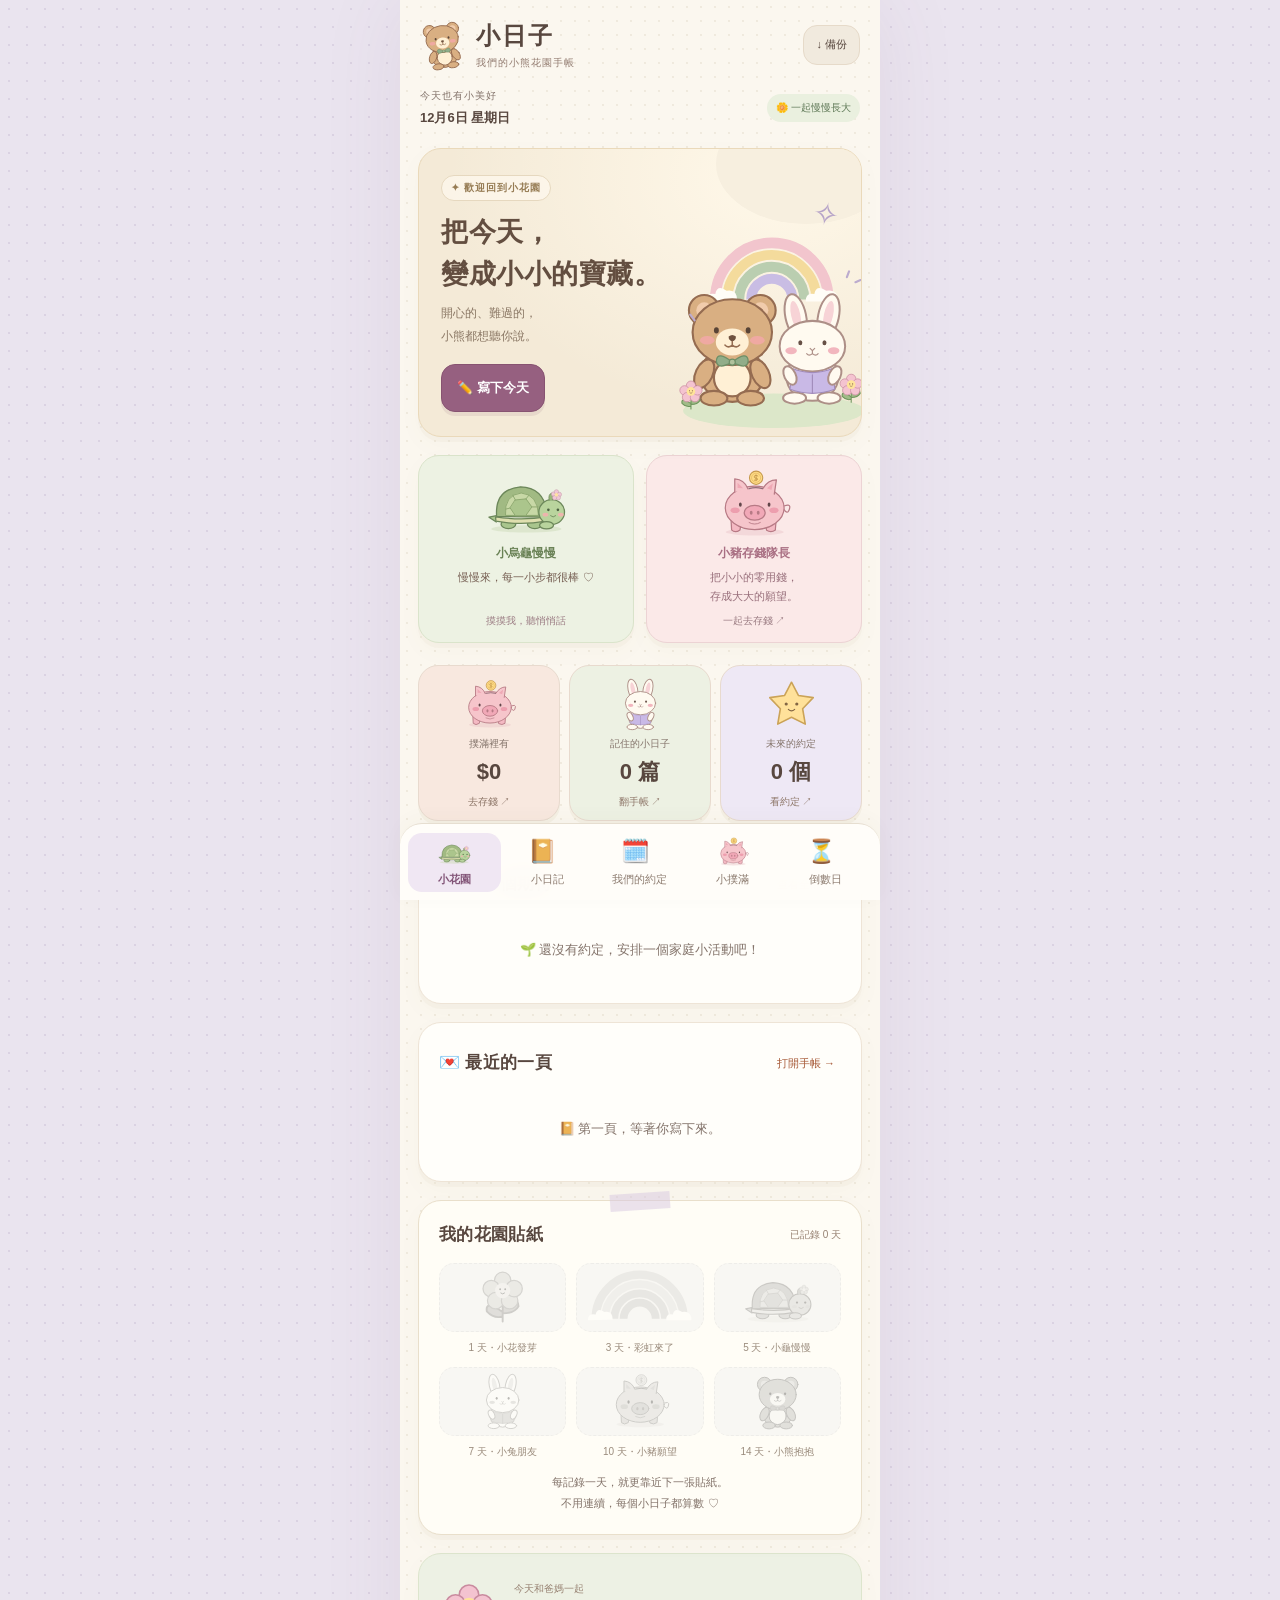
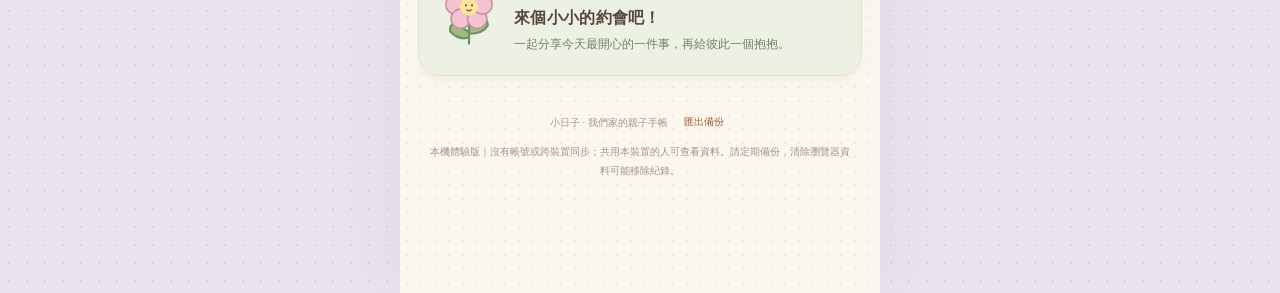
==== index.html @ 7185ca0b "Add files via upload" ====
<!doctype html>
<html lang="zh-Hant">
<head>
<meta charset="utf-8"><meta name="viewport" content="width=device-width,initial-scale=1,viewport-fit=cover"><meta name="theme-color" content="#fbf7ef"><meta name="apple-mobile-web-app-capable" content="yes"><meta name="apple-mobile-web-app-title" content="小日子">
<title>小日子・小熊花園親子手帳</title>
<style>
:root{--ink:#443b34;--muted:#82766b;--orange:#dc754e;--cream:#faf7f0;--line:#e9e1d5;--green:#526c52;--shadow:0 8px 30px #56432c08}*{box-sizing:border-box}body{margin:0;background:var(--cream);color:var(--ink);font-family:"Microsoft JhengHei","PingFang TC",sans-serif;line-height:1.65}button,input,textarea,select{font:inherit}button{cursor:pointer}button:focus-visible,a:focus-visible{outline:3px solid #956749;outline-offset:3px}button{border:0;border-radius:12px;padding:10px 18px;background:#eee7dc;color:var(--ink)}button:hover{filter:brightness(.96)}.primary{background:var(--orange);color:white}.secondary{background:#eef2e8;color:var(--green)}.danger{color:#a0473f;background:#fbefea}.small{font-size:13px;padding:6px 11px}.shell{display:grid;grid-template-columns:235px 1fr;min-height:100vh}.sidebar{padding:36px 22px;border-right:1px solid var(--line);background:#fffdf8;display:flex;flex-direction:column;gap:28px}.brand{font-size:28px;font-weight:800;letter-spacing:4px}.brand span{font-size:13px;display:block;font-weight:400;letter-spacing:2px;color:var(--muted)}nav{display:grid;gap:9px}nav button{text-align:left;background:transparent;padding:13px 16px}nav button.active{background:#f9e5d7;color:#a75534;font-weight:700}.nav-icon{display:inline-block;width:32px}.sidebar-note{margin-top:auto;font-size:12px;color:var(--muted);background:#f5f2e9;padding:16px;border-radius:16px}.main{padding:32px 5%;max-width:1450px;width:100%;margin:auto}.topbar{display:flex;justify-content:space-between;align-items:center;gap:16px;margin-bottom:32px}.eyebrow{color:var(--muted);font-size:12px;letter-spacing:2px}.topbar strong{display:block;font-size:16px}.badge{font-size:12px;background:#eaf0e3;color:var(--green);padding:7px 12px;border-radius:30px}h1{font-size:30px;line-height:1.4;margin:8px 0 10px}h2{font-size:19px;margin:0 0 15px}h3{margin:0;font-size:17px}p{margin:8px 0}small,.muted{color:var(--muted)}.page-head{margin-bottom:26px}.grid{display:grid;grid-template-columns:1.1fr 1fr;gap:22px}.card{background:#fffefa;border:1px solid var(--line);border-radius:22px;padding:25px;box-shadow:var(--shadow);margin-bottom:20px}.hero{background:#f4e4ce;display:flex;align-items:center;justify-content:space-between;gap:20px;padding:32px;border:0}.hero p{color:#80664f}.hero-art{font-size:88px;transform:rotate(-8deg);line-height:1.2}.row{display:flex;gap:12px;align-items:center;flex-wrap:wrap}.between{justify-content:space-between}.stats{display:grid;grid-template-columns:repeat(3,1fr);gap:15px;margin-bottom:24px}.stat{padding:20px;background:#fffefa;border:1px solid var(--line);border-radius:18px}.stat strong{display:block;font-size:26px}.stat small{font-size:12px}.mint{background:#eef2e7}.peach{background:#fcece2}.lavender{background:#efecf5}.empty{padding:22px 12px;text-align:center;color:var(--muted);font-size:14px}.field{display:block;margin:0 0 15px}.field>span{display:block;font-size:14px;font-weight:700;margin-bottom:6px}input,textarea,select{width:100%;padding:11px 12px;border:1px solid #dbd2c5;border-radius:10px;background:#fff;color:var(--ink);min-width:0}textarea{resize:vertical;min-height:110px}.two{display:grid;grid-template-columns:1fr 1fr;gap:14px}.moods{display:flex;gap:9px;margin-bottom:18px;flex-wrap:wrap}.moods label{position:relative;cursor:pointer}.moods input{position:absolute;opacity:0;width:1px}.moods span{display:block;border:2px solid transparent;background:#f4f0e9;border-radius:13px;padding:8px 12px;font-size:24px}.moods input:checked+span{border-color:var(--orange);background:#fff0e6}.moods input:focus-visible+span{outline:3px solid #956749}.entry{border-top:1px solid var(--line);padding:19px 0}.entry:first-child{border:0}.entry p{white-space:pre-wrap;overflow-wrap:anywhere}.reply{background:#f2f3e9;border-radius:12px;padding:12px 15px;margin:12px 0}.reply p{margin:4px 0}.balance{font-size:48px;line-height:1.25;font-weight:800;letter-spacing:-1px;margin:14px 0}.pig{font-size:90px;line-height:1.4}.money-head{background:#fae7e2;text-align:center}.progress{height:13px;border-radius:20px;background:#e7dfd4;overflow:hidden;margin:14px 0}.progress>div{height:100%;background:#92a67c;border-radius:20px}.transaction{display:flex;align-items:center;gap:12px;border-bottom:1px solid var(--line);padding:14px 0}.transaction .desc{flex:1;min-width:0;overflow-wrap:anywhere}.transaction strong{white-space:nowrap}.positive{color:#4b7453}.negative{color:#b45e43}.calendar{display:grid;grid-template-columns:repeat(7,1fr);gap:4px}.weekday{text-align:center;color:var(--muted);font-size:12px;padding:8px 0}.day{border:1px solid var(--line);background:#fffefa;border-radius:9px;min-height:68px;padding:5px;overflow:hidden}.day.today{border-color:var(--orange);background:#fff2e8}.day time{font-size:13px}.day .dot{display:block;background:#eaf0e2;color:var(--green);font-size:10px;white-space:nowrap;overflow:hidden;text-overflow:ellipsis;border-radius:4px;padding:1px 3px;margin-top:3px}.count-card{display:flex;align-items:center;gap:20px}.count-number{min-width:82px;text-align:center;font-size:37px;line-height:1.1;color:var(--orange);font-weight:800}.count-number small{font-size:12px;font-weight:400;display:block;margin-top:7px}.count-body{flex:1;overflow-wrap:anywhere}.hint{font-size:12px;color:var(--muted)}footer{font-size:12px;color:var(--muted);text-align:center;padding:20px}.toast{position:fixed;bottom:25px;left:50%;transform:translateX(-50%);background:#443b34;color:white;border-radius:14px;padding:12px 22px;max-width:90vw;z-index:5;box-shadow:0 6px 25px #0002}.hidden,[hidden]{display:none!important}.section-link{color:#a75a38;background:transparent;padding:0;font-size:13px}.checkbox{display:flex;align-items:center;gap:9px;font-size:14px;margin:10px 0 18px}.checkbox input{width:auto}.goal-icon{font-size:36px}dialog{border:1px solid var(--line);border-radius:20px;padding:26px;max-width:430px;width:90%;background:#fffefa;color:var(--ink)}dialog::backdrop{background:#443b3460}.note-box{padding:14px;background:#f7f1e7;border-radius:12px;font-size:13px;margin-bottom:16px}.mobile-brand{display:none}
@media(min-width:1100px){.calendar-layout{grid-template-columns:1.5fr 1fr}}
@media(max-width:850px){.shell{grid-template-columns:1fr}.sidebar{padding:15px 20px;gap:12px;border-right:0;border-bottom:1px solid var(--line)}.brand{font-size:23px}.brand span{display:none}nav{display:flex;overflow:auto;gap:5px}nav button{white-space:nowrap;font-size:13px;padding:9px}.nav-icon{width:25px}.sidebar-note{display:none}.main{padding:22px}.topbar{margin-bottom:22px}.grid{grid-template-columns:1fr}.hero-art{font-size:65px}.hero{padding:24px}.stats{gap:8px}.stat{padding:15px}.stat strong{font-size:22px}h1{font-size:26px}}
@media(max-width:480px){.main{padding:18px 14px}.card{padding:20px}.topbar{align-items:flex-start}.badge{font-size:10px}.two{grid-template-columns:1fr}.day{min-height:57px;padding:3px}.hero-art{font-size:48px}.hero{gap:5px}.hero h1{font-size:23px}.stats{grid-template-columns:1fr 1fr 1fr}.stat{padding:12px 9px}.stat strong{font-size:20px}.stat small{font-size:11px}.count-card{gap:10px}.count-number{min-width:65px}}

/* 手機優先的小熊花園：所有插畫內嵌於單一檔案，離線也能開啟。 */
:root{--ink:#58473f;--muted:#84746b;--orange:#9b6082;--cream:#fbf7ef;--line:#ede4d8;--green:#5f7957;--shadow:0 5px 0 #e9e1d446,0 8px 24px #8b704908}
body{background:#eae4ef;background-image:radial-gradient(#bcaecb55 1px,transparent 1px);background-size:18px 18px;font-family:"Microsoft JhengHei","PingFang TC",sans-serif;-webkit-tap-highlight-color:transparent}button,input,textarea,select{touch-action:manipulation}button{transition:transform .16s,background .16s,box-shadow .16s;min-height:44px}button:active{transform:translateY(2px) scale(.98)}button:hover{filter:none}.art-library{position:absolute;width:0;height:0;overflow:hidden}.shell{display:block;max-width:480px;margin:0 auto;background:var(--cream);background-image:radial-gradient(#d1c6af44 .8px,transparent .8px);background-size:14px 14px;box-shadow:0 0 80px #6f526b14;min-height:100dvh;position:relative}.sidebar{padding:20px 20px 0;border:0;display:block;background:transparent}.brand{display:flex;align-items:center;gap:10px;font-size:24px;line-height:1.25;letter-spacing:2px}.brand>svg{width:46px;height:50px;transform:rotate(-8deg)}.brand span{display:block;font-size:10px;letter-spacing:1px;margin-top:6px;color:#927b70}.backup-button{margin-left:auto;font-size:11px;font-weight:400;letter-spacing:0;background:#f1eade;min-height:40px;padding:6px 12px;border:1px solid #e6dac9;border-radius:14px}.sidebar-note{display:none}nav{position:fixed;z-index:10;bottom:0;left:50%;transform:translateX(-50%);width:min(100%,480px);display:grid;grid-template-columns:repeat(5,minmax(0,1fr));gap:0;padding:9px 8px calc(8px + env(safe-area-inset-bottom,0px));background:#fffdf9f5;backdrop-filter:blur(14px);border-top:1px solid #e6ded0;border-radius:22px 22px 0 0;box-shadow:0 -4px 20px #5e494009}nav button{display:flex;flex-direction:column;align-items:center;justify-content:center;gap:4px;padding:4px 0;background:transparent;font-size:11px;border-radius:14px;min-height:56px;white-space:nowrap;color:#8d7c70}nav button.active{background:#f0e7f3;color:#825477;font-weight:700}.nav-icon{width:38px;height:29px;font-size:23px;line-height:29px;display:block}.main{padding:18px 18px calc(95px + env(safe-area-inset-bottom,0px));max-width:100%;margin:0}.topbar{margin:0 2px 20px;gap:8px}.topbar .eyebrow{font-size:10px;letter-spacing:1px}.topbar strong{font-size:13px;margin-top:2px}.badge{font-size:10px;padding:6px 9px;background:#eaf0df}.eyebrow{font-size:11px;letter-spacing:1px}h1{font-size:27px;letter-spacing:.5px}h2{font-size:17px;letter-spacing:.3px;margin-bottom:12px}h3{font-size:16px}p{font-size:14px}.card{padding:20px;border:1px solid #eee4d6;border-radius:23px;margin-bottom:18px}.hero{position:relative;display:block;overflow:hidden;background:#f4ead7;background-image:radial-gradient(ellipse at 80% 10%,#fff8e9 0,transparent 65%);min-height:285px;border:1px solid #ead9ba;padding:24px 22px;isolation:isolate}.hero:after{content:"";position:absolute;width:180px;height:120px;border-radius:50%;background:#f7efdf;right:-35px;top:-45px;z-index:-1}.hero-copy{position:relative;z-index:2;pointer-events:none}.hero-copy button{pointer-events:auto}.hero-tag{display:inline-block;font-size:10px;font-weight:700;color:#967c54;letter-spacing:1px;background:#fffaf0b0;border:1px solid #e6d8bf;padding:4px 9px;border-radius:20px}.hero h1{font-size:27px;line-height:1.55;margin:11px 0 6px;max-width:100%;color:#634e40}.hero p{font-size:12px;line-height:1.9;max-width:165px;color:#8a7764;margin:0 0 16px}.hero .primary{font-size:13px;padding:11px 15px}.primary{background:#966080;border:1px solid #875371;box-shadow:0 4px 0 #7545621a;font-weight:700;border-radius:14px;min-height:48px}.hero-art{position:absolute;right:-6px;bottom:7px;width:194px;height:198px;transform:none;pointer-events:none}.hero-spark{position:absolute;right:22px;top:40px;color:#b6a3c8;font-size:31px;transform:rotate(12deg)}.buddy{display:flex;width:100%;text-align:left;align-items:center;gap:11px;border:1px solid #e8dfd2;background:#fffdf7;padding:12px 14px;margin-bottom:22px;border-radius:18px;box-shadow:var(--shadow)}.buddy>svg{width:41px;height:47px;flex-shrink:0}.buddy>span:nth-child(2){flex:1}.buddy small{display:block;color:#a08471;font-size:10px;margin-bottom:3px}.buddy #buddy-message{display:block;font-size:12px;color:#786155;line-height:1.7}.buddy-heart{font-size:26px;color:#bc8aa1}.buddy.bounce svg{animation:wiggle .5s ease}.stats{gap:9px;margin-bottom:22px;grid-template-columns:repeat(3,minmax(0,1fr))}.stat{padding:12px 7px 10px;text-align:center;border-radius:20px;min-width:0;position:relative;box-shadow:0 4px 0 #dccfba33;border:1px solid #e8dace;overflow:hidden}.stat>svg{display:block;width:61px;height:53px;margin:0 auto 5px}.stat small{display:block;font-size:10px}.stat strong{font-size:22px;margin-top:2px;overflow-wrap:anywhere;line-height:1.5}.stat-link{display:block;font-size:10px;color:#8e7769;margin-top:6px}.peach{background:#f8e8df}.mint{background:#edf1e3}.lavender{background:#eee8f5}.grid,.calendar-layout{display:grid;grid-template-columns:minmax(0,1fr);gap:0}.grid>div{min-width:0}.section-link{font-size:11px;min-height:40px;padding:6px;display:inline-flex;align-items:center}.row.between{gap:6px}.row.between h2{margin-bottom:0}.row.between+div{margin-top:14px}.count-card{gap:14px}.count-number{min-width:70px;font-size:37px;background:#f7f0e5;padding:12px 7px;border:1px dashed #d9cbb9;border-radius:16px;color:#9b6082;line-height:1.1}.count-number small{font-size:10px}.count-body small{font-size:11px}.count-body p{font-size:12px;margin:4px 0;white-space:pre-wrap}.empty{padding:20px 5px;font-size:13px;line-height:1.9}.page-head{margin:4px 3px 23px}.page-head h1{margin:5px 0}.page-head p{font-size:13px;margin-top:5px}.tiny-label{font-size:10px;color:#978272}.garden-card{background:#fffdf6;border:1px solid #e9dfcb;position:relative}.garden-card:before{content:"";position:absolute;width:60px;height:17px;background:#d7c7e180;top:-8px;left:calc(50% - 30px);transform:rotate(-4deg)}.garden-stickers{display:grid;grid-template-columns:repeat(4,minmax(0,1fr));gap:10px;margin:20px 0 12px}.garden-sticker{text-align:center;font-size:10px;color:#9b8c7d}.garden-sticker svg{display:block;width:100%;height:69px;padding:5px;border-radius:15px;background:#f6eedf;border:1px dashed #e3d5bd;filter:grayscale(1);opacity:.4}.garden-sticker.earned svg{filter:none;opacity:1;background:#fff4db;border:1px solid #e8d4ad;transform:rotate(-5deg);box-shadow:2px 4px 0 #e7dac4}.garden-sticker:nth-child(even).earned svg{transform:rotate(5deg)}.garden-sticker span{display:block;margin-top:8px}.garden-card .hint{font-size:11px;text-align:center;line-height:1.9;margin-bottom:0}.family-task{display:flex;align-items:center;gap:15px;background:#edf1e4;border-color:#dde5cd}.family-task>svg{width:60px;height:78px;flex-shrink:0}.family-task h2{margin:4px 0;font-size:16px}.family-task p{font-size:12px;margin:0;color:#708166}.field{margin-bottom:17px}.field>span{font-size:13px}input,textarea,select{font-size:16px;min-height:48px;border-radius:13px;border:1px solid #e0d5c6;background:#fffdf9;padding:12px;line-height:1.5}input:focus,textarea:focus,select:focus{outline:2px solid #bea6cc;outline-offset:2px}textarea{min-height:145px}.two{grid-template-columns:1fr;gap:0}.moods{display:grid;grid-template-columns:repeat(5,minmax(0,1fr));gap:7px;margin:12px 0 22px}.moods span{padding:9px 0 6px;text-align:center;font-size:27px;background:#f7f0e6;border-radius:15px;border:2px solid transparent;line-height:1.4}.moods em{font-style:normal;font-size:10px;display:block;color:#8b7567;margin-top:3px}.moods input:checked+span{border-color:#b397bf;background:#f0e6f4;box-shadow:0 3px 0 #bfa4ce2e}.mood-title{font-size:13px;font-weight:700}.writing-prompts{margin-bottom:18px}.writing-prompts>span{font-size:11px;color:#95806f;display:block;margin-bottom:8px}.writing-prompts .row{gap:5px}.writing-prompts button{padding:8px 10px;font-size:11px;border-radius:12px;background:#f3eddf;min-height:40px;flex:1;white-space:nowrap}.sticker-picker{display:grid;grid-template-columns:repeat(6,minmax(0,1fr));gap:5px;margin:-4px 0 20px}.sticker-picker button{font-size:24px;padding:7px 0;border:2px solid transparent;background:#f6f0e5;border-radius:13px}.sticker-picker button.selected{border-color:#c2a0b5;background:#faeaf1;transform:rotate(-6deg)}.sr-only{position:absolute!important;width:1px!important;height:1px!important;margin:-1px!important;padding:0!important;overflow:hidden!important;clip:rect(0,0,0,0)!important;white-space:nowrap!important;border:0!important;min-height:0!important}.full{width:100%}.note-box{font-size:12px;padding:13px 14px;border-radius:14px;background:#f5efdf}.entry{padding:20px 0}.entry>p{font-size:15px;line-height:1.95;background:repeating-linear-gradient(transparent,transparent 28px,#eadfc366 29px);padding:6px 0;min-height:40px}.reply{background:#edf1e4;border:1px solid #e0e7d4;border-radius:16px 16px 16px 4px}.reply p{font-size:13px;line-height:1.8}.reply small{font-size:10px}.secondary{background:#e7eddb;border:1px solid #d9e2cc;border-radius:12px}.small{font-size:12px;min-height:40px}.entry form textarea{font-size:16px;background:#fffef9}.calendar{gap:4px;grid-template-columns:repeat(7,minmax(0,1fr))}.day{min-height:58px;border-radius:11px;padding:4px;position:relative;background:#fffdf8;border-color:#efe5d6;min-width:0}.day.today{background:#eee5f4;border:1.5px solid #b69ac6}.day.today time{color:#8b5b9c;font-weight:800}.day time{font-size:12px}.day .dot{width:7px;height:7px;padding:0;border-radius:50%;display:inline-block;font-size:0;margin:3px 1px 0;background:#a7ba86}.day .dot.exam{background:#c3acd9}.day .dot.birthday{background:#e6b084}.weekday{font-size:11px}.money-head{background:#fae9e9;border:1px solid #efd4d7;position:relative;overflow:hidden}.money-head:before,.money-head:after{content:"✧";position:absolute;color:#d8a4af;font-size:30px;top:60px;left:25px}.money-head:after{left:auto;right:25px;top:110px;font-size:21px}.pig{line-height:1;font-size:14px}.pig svg{width:210px;height:175px;display:block;margin:auto}.pig-name{display:inline-block;background:#fff9f3;border:1px solid #eac9ce;color:#aa7983;border-radius:20px;padding:5px 12px;font-size:10px;transform:rotate(-4deg);margin:-5px 0 5px}.money-head>p{color:#997983;font-size:12px}.balance{font-size:43px;color:#a16b82;margin:4px 0 12px}.pig-cheer{font-size:12px;color:#986d7a;margin:0 0 16px}.money-head .row{gap:8px}.money-head .row>span{background:#fff8f3;padding:5px 9px;border-radius:20px;font-size:10px;color:#9a7b77}.money-head .hint{font-size:10px;max-width:250px;margin:12px auto 0;color:#aa8f8a}.money-actions{display:grid;grid-template-columns:1fr 1fr;gap:12px;margin:16px 0 20px}.money-actions button{display:flex;flex-direction:column;align-items:center;gap:5px;padding:12px;font-size:29px;background:#f6f1e6;border:2px solid transparent;border-radius:17px}.money-actions button span{font-size:13px;font-weight:700;color:#8a7665}.money-actions button.chosen{background:#eef0e2;border-color:#aaba8f}.money-actions button[data-money="out"].chosen{background:#f8e9e5;border-color:#d1a08d}.progress{height:16px;border:2px solid #f7f3e9;background:#eae3d3;box-shadow:0 0 0 1px #e6dece;margin:17px 0}.progress>div{background:repeating-linear-gradient(110deg,#a8bc93,#a8bc93 9px,#b7c99f 9px,#b7c99f 18px);transition:width .4s}.transaction{gap:8px}.transaction .desc strong{font-size:12px;white-space:normal}.transaction .desc small{font-size:10px}.transaction>strong{font-size:13px}.transaction button{font-size:10px;padding:5px 8px;min-height:40px}.hint{font-size:11px}.checkbox{font-size:12px;min-height:44px}.checkbox input{width:20px;height:20px;min-height:0;accent-color:#98749f}#event-form .primary,#money-form .primary,#goal-form button{width:100%}#event-form textarea{min-height:90px}#page-countdown>.primary{width:100%}#page-countdown .card{background:#f0ecf5}#page-countdown .card.mint{background:#edf1e3}footer{font-size:10px;line-height:1.9;padding:8px 8px 18px;color:#a39383}footer .section-link{font-size:10px}.toast{bottom:calc(92px + env(safe-area-inset-bottom,0px));font-size:13px;background:#796078;color:#fff;border:1px solid #fff6;border-radius:17px;max-width:calc(100vw - 32px);width:max-content;box-shadow:0 8px 30px #79607826;z-index:30;text-align:center;padding:12px 18px}.celebration{position:fixed;inset:0;pointer-events:none;z-index:25;overflow:hidden;max-width:480px;margin:auto}.celebration span{position:absolute;top:30%;font-size:24px;animation:petal-fall 1.7s ease-out both;left:var(--x);animation-delay:var(--delay)}dialog{padding:25px;border-radius:24px;border:2px solid #e9d8e6}dialog h2{font-size:18px}dialog p{font-size:14px}dialog .row{flex-wrap:nowrap}dialog button{flex:1}dialog::backdrop{background:#65565e66;backdrop-filter:blur(3px)}.coin{transform-origin:126px 25px;animation:coin-float 3.5s ease-in-out infinite}
@keyframes coin-float{50%{transform:translateY(-5px) rotate(5deg)}}@keyframes wiggle{25%{transform:rotate(-12deg)}75%{transform:rotate(12deg)}}@keyframes petal-fall{0%{opacity:0;transform:translateY(-40px) rotate(0) scale(.6)}20%{opacity:1}100%{opacity:0;transform:translateY(330px) rotate(130deg) scale(1.1)}}
@media(max-width:360px){.main{padding-left:13px;padding-right:13px}.sidebar{padding-left:15px;padding-right:15px}.hero{padding:22px 18px;min-height:280px}.hero h1{font-size:25px}.hero-art{width:163px;height:175px;right:-14px;bottom:13px}.hero p{font-size:11px;max-width:145px}.hero .primary{padding:10px 12px}.stat strong{font-size:19px}.moods{gap:5px}.writing-prompts button{font-size:10px;padding:8px 5px}.card{padding:18px}.day{padding:3px;min-height:52px}.brand{font-size:22px}.brand>svg{width:40px}.garden-stickers{gap:6px}.garden-sticker span{font-size:9px}nav button{font-size:10px}}
@media(prefers-reduced-motion:reduce){*,*:before,*:after{animation:none!important;transition:none!important;scroll-behavior:auto!important}.celebration{display:none}}

#page-pig .grid>div{display:contents}#page-pig .money-head{order:0}#page-pig #money-form{order:1}#page-pig .goal-card{order:2}#page-pig .transaction-card{order:3}.money-actions svg{width:36px;height:36px}button:focus-visible{outline-color:#9b77b0}
.nav-icon svg{display:block;width:36px;height:30px;margin:auto}.animal-friends{display:grid;grid-template-columns:repeat(2,minmax(0,1fr));gap:12px;margin:0 0 22px}.animal-friends .buddy{display:flex;flex-direction:column;gap:5px;margin:0;padding:13px 10px;text-align:center;min-width:0;border-radius:21px}.animal-friends .buddy>svg{width:88px;height:70px;flex-shrink:0}.animal-friends .buddy>span:nth-child(2){width:100%;flex:auto}.animal-friends .buddy small{font-size:12px;font-weight:700;margin-bottom:4px}.animal-friends .buddy #buddy-message,.animal-friends .friend-message{display:block;font-size:11px;line-height:1.8;min-height:40px}.turtle-buddy{background:#edf2e3;border-color:#dae4cb}.turtle-buddy small{color:#6a8256}.pig-buddy{background:#fbe9e8;border-color:#ecd3d4}.pig-buddy small{color:#a96f83}.pig-buddy .friend-message{color:#986f7b}.friend-arrow{font-size:10px;color:#9b7c83}.animal-friends .buddy:focus-visible{outline-offset:2px}@media(max-width:360px){.animal-friends{gap:9px}.animal-friends .buddy{padding:12px 8px}.animal-friends .buddy>svg{width:78px;height:65px}.animal-friends .buddy #buddy-message,.animal-friends .friend-message{font-size:10px}}
.garden-stickers{grid-template-columns:repeat(3,minmax(0,1fr))}
</style>
</head>
<body>
<svg xmlns="http://www.w3.org/2000/svg" class="art-library" aria-hidden="true"><defs>
<symbol id="turtle" viewBox="0 0 240 180"><ellipse cx="121" cy="158" rx="96" ry="10" fill="#cddcba" opacity=".5"/><g stroke="#6c875a" stroke-width="3.5" stroke-linecap="round" stroke-linejoin="round"><path d="M43 121L19 126 39 139" fill="#a9c58d"/><ellipse cx="72" cy="145" rx="20" ry="12" fill="#a9c58d"/><ellipse cx="144" cy="145" rx="20" ry="12" fill="#a9c58d"/><path d="M40 124Q34 50 105 43Q176 46 177 126Z" fill="#a1ba83"/><path d="M64 120Q60 65 107 60Q152 64 154 120Z" fill="#c8d8a6" stroke="#8ba76e" stroke-width="2.5"/><path d="M91 79L120 76 136 98 119 122 91 122 77 101Z" fill="#abc58c" stroke="#8ba76e" stroke-width="2.5"/><path d="M91 79L84 66M120 76L128 66M136 98L153 98M77 101L64 104" fill="none" stroke="#8ba76e" stroke-width="2.5"/><path d="M37 125Q108 136 176 125L174 137Q105 149 38 137Z" fill="#dfdfaf"/><ellipse cx="190" cy="112" rx="35" ry="34" fill="#b9d49d"/><ellipse cx="176" cy="148" rx="19" ry="10" fill="#b9d49d"/><circle cx="181" cy="106" r="3.6" fill="#4d6241" stroke="none"/><circle cx="207" cy="106" r="3.6" fill="#4d6241" stroke="none"/><ellipse cx="173" cy="119" rx="8" ry="5" fill="#edb5ad" stroke="none"/><ellipse cx="215" cy="119" rx="8" ry="5" fill="#edb5ad" stroke="none"/><path d="M187 122Q194 129 201 122" fill="none" stroke-width="2.3"/><path d="M183 79Q180 64 190 60Q198 70 192 79" fill="#98b779" stroke-width="2"/></g><g fill="#f0c7d5" stroke="#c79cab" stroke-width="1.5"><circle cx="195" cy="63" r="6"/><circle cx="203" cy="57" r="6"/><circle cx="211" cy="64" r="6"/><circle cx="208" cy="73" r="6"/><circle cx="198" cy="73" r="6"/></g><circle cx="203" cy="65" r="5" fill="#ffe2a3"/></symbol>
<symbol id="flower" viewBox="0 0 80 90"><path d="M40 83V43M40 68Q12 48 15 67Q26 79 40 75M40 60Q64 40 65 59Q59 70 40 70" fill="#a0bb87" stroke="#6e945c" stroke-width="3" stroke-linecap="round"/><g fill="#f4c3d0" stroke="#c98b9f" stroke-width="2"><circle cx="40" cy="18" r="13"/><circle cx="22" cy="31" r="13"/><circle cx="29" cy="50" r="13"/><circle cx="51" cy="50" r="13"/><circle cx="58" cy="31" r="13"/></g><circle cx="40" cy="34" r="12" fill="#ffe499"/><circle cx="36" cy="32" r="1.5" fill="#775345"/><circle cx="44" cy="32" r="1.5" fill="#775345"/><path d="M37 38Q40 41 43 38" fill="none" stroke="#775345" stroke-width="1.5" stroke-linecap="round"/></symbol>
<symbol id="bear" viewBox="0 0 180 200"><g stroke="#956c51" stroke-width="3.5" stroke-linecap="round" stroke-linejoin="round"><ellipse cx="90" cy="145" rx="52" ry="45" fill="#d9af82"/><ellipse cx="90" cy="151" rx="30" ry="30" fill="#fff0d5"/><ellipse cx="44" cy="144" rx="14" ry="25" fill="#d9af82" transform="rotate(25 44 144)"/><ellipse cx="136" cy="144" rx="14" ry="25" fill="#d9af82" transform="rotate(-25 136 144)"/><ellipse cx="60" cy="184" rx="22" ry="12" fill="#d9af82"/><ellipse cx="120" cy="184" rx="22" ry="12" fill="#d9af82"/><circle cx="44" cy="40" r="25" fill="#d9af82"/><circle cx="136" cy="40" r="25" fill="#d9af82"/><circle cx="44" cy="40" r="13" fill="#f1ccac" stroke="none"/><circle cx="136" cy="40" r="13" fill="#f1ccac" stroke="none"/><ellipse cx="90" cy="76" rx="65" ry="54" fill="#d9af82"/><ellipse cx="90" cy="92" rx="27" ry="22" fill="#fff0d5" stroke="none"/><path d="M84 83Q90 78 96 83Q96 90 90 91Q84 90 84 83" fill="#70523f" stroke="none"/><path d="M90 91V97M90 97Q83 103 78 97M90 97Q97 103 102 97" fill="none" stroke-width="2.5"/><ellipse cx="64" cy="73" rx="4" ry="5" fill="#594436" stroke="none"/><ellipse cx="116" cy="73" rx="4" ry="5" fill="#594436" stroke="none"/><ellipse cx="49" cy="89" rx="12" ry="7" fill="#efa9a2" stroke="none"/><ellipse cx="131" cy="89" rx="12" ry="7" fill="#efa9a2" stroke="none"/><path d="M90 125Q66 106 64 122Q64 139 90 125Q114 106 116 122Q116 139 90 125" fill="#91ad89" stroke="#6e8f67" stroke-width="2"/><circle cx="90" cy="125" r="5" fill="#b0c19c" stroke="#6e8f67" stroke-width="2"/></g></symbol>
<symbol id="bunny" viewBox="0 0 160 200"><g stroke="#ad8f87" stroke-width="3.5" stroke-linecap="round"><ellipse cx="80" cy="148" rx="45" ry="42" fill="#fffaf0"/><ellipse cx="49" cy="185" rx="20" ry="10" fill="#fffaf0"/><ellipse cx="109" cy="185" rx="20" ry="10" fill="#fffaf0"/><ellipse cx="51" cy="43" rx="18" ry="39" fill="#fffaf0" transform="rotate(-12 51 43)"/><ellipse cx="108" cy="43" rx="18" ry="39" fill="#fffaf0" transform="rotate(12 108 43)"/><ellipse cx="51" cy="41" rx="8" ry="25" fill="#f7d3d6" stroke="none" transform="rotate(-12 51 41)"/><ellipse cx="108" cy="41" rx="8" ry="25" fill="#f7d3d6" stroke="none" transform="rotate(12 108 41)"/><ellipse cx="80" cy="95" rx="57" ry="44" fill="#fffaf0"/><ellipse cx="59" cy="89" rx="3.5" ry="4.5" fill="#665046" stroke="none"/><ellipse cx="101" cy="89" rx="3.5" ry="4.5" fill="#665046" stroke="none"/><path d="M76 99L80 103 84 99M80 103V108M80 108Q74 113 70 108M80 108Q86 113 90 108" fill="none" stroke-width="2"/><ellipse cx="43" cy="103" rx="10" ry="6" fill="#f2b6be" stroke="none"/><ellipse cx="117" cy="103" rx="10" ry="6" fill="#f2b6be" stroke="none"/><path d="M45 134Q80 148 115 134L119 170Q80 184 41 170Z" fill="#c9b9e6" stroke="#a18bbb" stroke-width="2"/><path d="M80 145V177" stroke="#a18bbb" stroke-width="2"/><ellipse cx="41" cy="146" rx="10" ry="17" fill="#fffaf0" transform="rotate(-25 41 146)"/><ellipse cx="119" cy="146" rx="10" ry="17" fill="#fffaf0" transform="rotate(25 119 146)"/></g></symbol>
<symbol id="piggy" viewBox="0 0 240 200"><ellipse cx="122" cy="180" rx="83" ry="10" fill="#e7bfc4" opacity=".4"/><g stroke="#b77a85" stroke-width="3.5" stroke-linejoin="round" stroke-linecap="round"><path d="M190 113Q231 91 220 118Q215 130 206 116" fill="none"/><path d="M54 137L56 174Q66 184 80 174L85 146M151 148L156 175Q169 183 181 174L184 135" fill="#f4b9c3"/><ellipse cx="122" cy="111" rx="84" ry="62" fill="#f6c5cb"/><path d="M65 66L65 28Q93 30 103 57M145 56Q160 31 184 31L178 72" fill="#f6c5cb"/><path d="M73 54V39L89 55M157 55L174 41 170 60" fill="#efa9b5" stroke="none"/><path d="M106 56Q125 51 144 56" fill="none" stroke="#906b76"/><ellipse cx="81" cy="102" rx="4" ry="6" fill="#62464a" stroke="none"/><ellipse cx="163" cy="102" rx="4" ry="6" fill="#62464a" stroke="none"/><ellipse cx="66" cy="118" rx="13" ry="8" fill="#ed9eae" stroke="none"/><ellipse cx="177" cy="118" rx="13" ry="8" fill="#ed9eae" stroke="none"/><ellipse cx="122" cy="125" rx="30" ry="21" fill="#f1a8b7"/><ellipse cx="112" cy="125" rx="4" ry="6" fill="#b77a85" stroke="none"/><ellipse cx="132" cy="125" rx="4" ry="6" fill="#b77a85" stroke="none"/><path d="M106 153Q122 162 138 153" fill="none" stroke-width="2.5"/></g><g class="coin"><circle cx="126" cy="25" r="19" fill="#ffdc86" stroke="#c69a4f" stroke-width="3"/><circle cx="126" cy="25" r="13" fill="none" stroke="#e4b761" stroke-width="2"/><path d="M126 17V33M131 20Q119 14 121 24Q122 27 128 26Q136 32 121 32" fill="none" stroke="#b8893e" stroke-width="2" stroke-linecap="round"/></g></symbol>
<symbol id="rainbow" viewBox="0 0 200 110"><path d="M15 96A85 85 0 0 1 185 96" fill="none" stroke="#f2c5cd" stroke-width="16"/><path d="M33 96A67 67 0 0 1 167 96" fill="none" stroke="#f4db9c" stroke-width="15"/><path d="M51 96A49 49 0 0 1 149 96" fill="none" stroke="#baceb0" stroke-width="15"/><path d="M69 96A31 31 0 0 1 131 96" fill="none" stroke="#c9bde4" stroke-width="15"/><path d="M0 99Q0 85 15 88Q18 73 32 83Q48 80 48 98Z M151 99Q151 85 164 88Q167 73 182 83Q200 80 200 99Z" fill="#fffdf7"/></symbol>
<symbol id="star" viewBox="0 0 100 100"><path d="M50 8L63 33 91 37 71 58 76 87 50 74 24 87 29 58 9 37 37 33Z" fill="#ffe19a" stroke="#cba358" stroke-width="3" stroke-linejoin="round"/><circle cx="40" cy="49" r="3" fill="#826543"/><circle cx="60" cy="49" r="3" fill="#826543"/><path d="M44 59Q50 65 56 59" fill="none" stroke="#826543" stroke-width="2" stroke-linecap="round"/></symbol>
</defs></svg>
<div class="shell">
<aside class="sidebar"><div class="brand"><svg aria-hidden="true"><use href="#bear"/></svg><div>小日子<span>我們的小熊花園手帳</span></div><button id="header-export" class="backup-button" aria-label="匯出資料備份">↓ 備份</button></div><nav aria-label="主要功能">
<button data-page="home" class="active"><span class="nav-icon"><svg aria-hidden="true"><use href="#turtle"/></svg></span><span>小花園</span></button>
<button data-page="diary"><span class="nav-icon">📔</span><span>小日記</span></button>
<button data-page="calendar"><span class="nav-icon">🗓️</span><span>我們的約定</span></button>
<button data-page="pig"><span class="nav-icon"><svg aria-hidden="true"><use href="#piggy"/></svg></span><span>小撲滿</span></button>
<button data-page="countdown"><span class="nav-icon">⏳</span><span>倒數日</span></button>
</nav><div class="sidebar-note">一家人的小小天地<br>今天，也留一點時間給彼此。<br><br><button id="export" class="small">↓ 匯出資料備份</button><p>資料只儲存在目前瀏覽器；不會自動同步到其他裝置。日記與回覆由同一裝置操作。</p></div></aside>
<main class="main"><header class="topbar"><div><div class="eyebrow">今天也有小美好</div><strong id="today"></strong></div><span class="badge">🌼 一起慢慢長大</span></header>
<section id="page-home">
<div class="card hero"><div class="hero-copy"><div class="hero-tag">✦ 歡迎回到小花園</div><h1 id="welcome-title">把今天，<br>變成小小的寶藏。</h1><p id="welcome-message">開心的、難過的，<br>小熊都想聽你說。</p><button class="primary" data-page="diary" id="welcome-button">✏️ 寫下今天</button></div><svg class="hero-art" viewBox="0 0 270 275" aria-hidden="true"><use href="#rainbow" x="45" y="2" width="185" height="110"/><ellipse cx="140" cy="250" rx="126" ry="24" fill="#dce7c9"/><use href="#bear" x="6" y="76" width="153" height="170"/><use href="#bunny" x="130" y="84" width="128" height="160"/><use href="#flower" x="5" y="202" width="40" height="53"/><use href="#flower" x="228" y="189" width="40" height="60"/><path d="M242 64L245 56M254 71L261 68M30 124L24 116" stroke="#bcabce" stroke-width="3" stroke-linecap="round"/></svg><span class="hero-spark" aria-hidden="true">✧</span></div>
<div class="animal-friends"><button id="buddy-button" class="buddy turtle-buddy" aria-label="摸摸小烏龜，聽一句悄悄話"><svg aria-hidden="true"><use href="#turtle"/></svg><span><small>小烏龜慢慢</small><span id="buddy-message" aria-live="polite">慢慢來，每一小步都很棒 ♡</span></span><span class="friend-arrow">摸摸我，聽悄悄話</span></button><button class="buddy pig-buddy" data-page="pig" aria-label="跟小豬一起打開撲滿"><svg aria-hidden="true"><use href="#piggy"/></svg><span><small>小豬存錢隊長</small><span class="friend-message">把小小的零用錢，<br>存成大大的願望。</span></span><span class="friend-arrow">一起去存錢 ↗</span></button></div>
<div class="stats"><button class="stat peach" data-page="pig"><svg aria-hidden="true"><use href="#piggy"/></svg><small>撲滿裡有</small><strong id="home-money">$0</strong><span class="stat-link">去存錢 ↗</span></button><button class="stat mint" data-page="diary"><svg aria-hidden="true"><use href="#bunny"/></svg><small>記住的小日子</small><strong id="home-diaries">0 篇</strong><span class="stat-link">翻手帳 ↗</span></button><button class="stat lavender" data-page="calendar"><svg aria-hidden="true"><use href="#star"/></svg><small>未來的約定</small><strong id="home-events">0 個</strong><span class="stat-link">看約定 ↗</span></button></div>
<div class="grid"><div class="card"><div class="row between"><h2>🎈 下一個期待</h2><button data-page="countdown" class="section-link">查看全部 →</button></div><div id="home-next"></div></div><div class="card"><div class="row between"><h2>💌 最近的一頁</h2><button data-page="diary" class="section-link">打開手帳 →</button></div><div id="home-diary"></div></div></div>
<div class="card garden-card"><div class="row between"><h2>我的花園貼紙</h2><span class="tiny-label" id="garden-total">慢慢收集小日子</span></div><div class="garden-stickers" id="garden-stickers"></div><p class="hint">每記錄一天，就更靠近下一張貼紙。<br>不用連續，每個小日子都算數 ♡</p></div><div class="card family-task"><svg aria-hidden="true"><use href="#flower"/></svg><div><span class="tiny-label">今天和爸媽一起</span><h2>來個小小的約會吧！</h2><p id="daily-task">一起分享今天最開心的一件事，再給彼此一個抱抱。</p></div></div>
</section>
<section id="page-diary" hidden><div class="page-head"><div class="eyebrow">把小故事，收進手帳</div><h1>我的小日記</h1><p class="muted">一句話也很好，這裡裝著你的每一天。</p></div><div class="grid"><div><form id="diary-form" class="card"><h2>✏️ 今天的手帳</h2><label class="field"><span>是哪一天呢？</span><input id="diary-date" type="date" required></label><p class="mood-title">今天的心情，像哪一個？</p><div class="moods" role="group" aria-label="今天的心情"><label><input type="radio" name="mood" value="😊" checked><span aria-label="開心">😊<em>開心</em></span></label><label><input type="radio" name="mood" value="🥰"><span aria-label="幸福">🥰<em>幸福</em></span></label><label><input type="radio" name="mood" value="😐"><span aria-label="平靜">😐<em>普通</em></span></label><label><input type="radio" name="mood" value="😢"><span aria-label="難過">😢<em>難過</em></span></label><label><input type="radio" name="mood" value="😠"><span aria-label="生氣">😠<em>生氣</em></span></label></div><div class="writing-prompts"><span>不知道寫什麼？點一個靈感 ↓</span><div class="row"><button type="button" data-prompt="今天最好玩的一件事是……">🌈 好玩的事</button><button type="button" data-prompt="今天我想謝謝……因為……">🌷 想謝謝誰</button><button type="button" data-prompt="我想跟爸爸媽媽說……">💌 悄悄話</button></div></div><label class="field"><span>今天發生了什麼事？</span><textarea id="diary-text" placeholder="今天我最開心的是……／我想跟爸爸媽媽說……" maxlength="3000" required></textarea></label><label class="field"><span>選一張小貼紙</span><select id="diary-sticker" class="sr-only" aria-label="日記貼紙"><option value="🌷">🌷 小花</option><option value="🌈">🌈 彩虹</option><option value="⭐">⭐ 星星</option><option value="🐱">🐱 小貓</option><option value="🎀">🎀 蝴蝶結</option><option value="🍀">🍀 幸運草</option></select></label><div class="sticker-picker" role="group" aria-label="選一張小貼紙"><button type="button" data-sticker="🌷" class="selected" aria-label="小花貼紙" aria-pressed="true">🌷</button><button type="button" data-sticker="🌈" aria-label="彩虹貼紙" aria-pressed="false">🌈</button><button type="button" data-sticker="⭐" aria-label="星星貼紙" aria-pressed="false">⭐</button><button type="button" data-sticker="🐱" aria-label="小貓貼紙" aria-pressed="false">🐱</button><button type="button" data-sticker="🎀" aria-label="蝴蝶結貼紙" aria-pressed="false">🎀</button><button type="button" data-sticker="🍀" aria-label="幸運草貼紙" aria-pressed="false">🍀</button></div><div class="note-box">👨‍👩‍👧 這篇日記會和爸爸媽媽一起分享。</div><button class="primary full" type="submit">收進我的手帳 🌷</button></form></div><div class="card"><h2>📖 我們的回憶</h2><div id="diary-list"></div></div></div></section>
<section id="page-calendar" hidden><div class="page-head"><div class="eyebrow">和你一起，就是好日子</div><h1>我們的約定</h1><p class="muted">把一起想做的事，放進日曆裡。</p></div><div class="grid calendar-layout"><div><div class="card"><div class="row between" style="margin-bottom:16px"><button id="prev-month" aria-label="上個月">‹</button><h2 id="month-label" style="margin:0"></h2><button id="next-month" aria-label="下個月">›</button></div><div id="calendar-grid" class="calendar"></div></div><div class="card"><h2>這個月的約定</h2><div id="event-list"></div></div></div><div><form id="event-form" class="card"><h2>＋ 新增一個約定</h2><label class="field"><span>一起做什麼？</span><input id="event-title" maxlength="80" placeholder="例如：全家去動物園" required></label><label class="field"><span>日期</span><input id="event-date" type="date" required></label><label class="field"><span>約定類型</span><select id="event-type"><option value="outing">🌳 出遊與活動</option><option value="exam">📚 考試</option><option value="birthday">🎂 生日</option><option value="other">⭐ 其他</option></select></label><label class="field"><span>備註或準備的小任務</span><textarea id="event-note" placeholder="例如：記得帶水壺／每天複習一課" maxlength="500"></textarea></label><label class="checkbox"><input id="event-count" type="checkbox" checked>也顯示在倒數日</label><button class="primary">存下我們的約定</button></form></div></div></section>
<section id="page-pig" hidden><div class="page-head"><div class="eyebrow">小小的錢，也能長出大願望</div><h1>女兒的小撲滿</h1><p class="muted">每一筆存下來的小錢，都讓願望靠近一點。</p></div><div class="grid"><div><div class="card money-head"><div class="pig"><svg aria-hidden="true"><use href="#piggy"/></svg><span class="pig-name">小豬存錢隊長</span></div><p>我的撲滿現在有</p><div class="balance" id="balance">$0</div><div class="pig-cheer" id="pig-cheer">第一枚硬幣，也能讓願望發芽！</div><div class="row" style="justify-content:center"><span id="month-in"></span><span id="month-out"></span></div><p class="hint">記錄實際放進、拿出撲滿的錢，不會進行真實付款。</p></div><div class="card goal-card"><h2>🎯 我的存錢願望</h2><div id="goal-display"></div><form id="goal-form"><label class="field"><span>想存錢買什麼？</span><input id="goal-name" maxlength="60" placeholder="例如：我喜歡的積木" required></label><label class="field"><span>目標金額（元）</span><input id="goal-amount" type="number" min="1" max="9999999" step="1" required></label><button class="secondary">設定我的願望</button></form></div></div><div><form id="money-form" class="card"><h2>🪙 記下一筆錢</h2><div class="money-actions" role="group" aria-label="選擇存入或花費"><button type="button" data-money="in" class="chosen" aria-pressed="true"><svg viewBox="0 0 60 60" aria-hidden="true"><circle cx="30" cy="30" r="25" fill="#ffdf93" stroke="#c6a05d" stroke-width="3"/><circle cx="30" cy="30" r="18" fill="none" stroke="#e8bc67" stroke-width="2"/><path d="M30 17V43M38 23Q24 15 23 26Q23 32 34 31Q44 39 23 39" fill="none" stroke="#b38a48" stroke-width="3" stroke-linecap="round"/></svg><span>放錢進來</span></button><button type="button" data-money="out" aria-pressed="false">🛍️<span>我花錢了</span></button></div><div class="two"><label class="field sr-only"><span>我要……</span><select id="money-type"><option value="in">＋ 放錢進來</option><option value="out">－ 我花錢了</option></select></label><label class="field"><span>日期</span><input id="money-date" type="date" required></label></div><label class="field"><span>多少錢？（元）</span><input id="money-amount" type="number" min="1" max="9999999" step="1" placeholder="輸入金額" required></label><label class="field"><span id="money-label">錢從哪裡來？</span><input id="money-note" maxlength="80" placeholder="例如：零用錢、紅包、起始存款" required></label><label class="field" id="need-field" hidden><span>這次買的是……</span><select id="money-need"><option>需要的東西</option><option>想要的東西</option></select></label><div id="money-preview" class="note-box" aria-live="polite">填入金額，一起算算看。</div><button class="primary">確認記錄</button></form><div class="card transaction-card"><h2>我的存錢與花費紀錄</h2><p class="hint">第一次使用時，先把實際撲滿的金額記成「起始存款」。輸入錯誤可撤銷後重記。</p><div id="transaction-list"></div></div></div></div></section>
<section id="page-countdown" hidden><div class="page-head"><div class="eyebrow">每一天，都更靠近一點</div><h1>期待的日子</h1><p class="muted">快樂的事值得期待，考試也可以每天準備一點點。</p></div><button class="primary" data-page="calendar" style="margin-bottom:22px">＋ 到行事曆新增倒數</button><div id="countdown-list"></div></section>
<footer>小日子 · 我們家的親子手帳　<button class="section-link" id="export-mobile">匯出備份</button><br>本機體驗版｜沒有帳號或跨裝置同步；共用本裝置的人可查看資料。請定期備份，清除瀏覽器資料可能移除紀錄。</footer>
</main></div><div id="celebration" class="celebration" aria-hidden="true" hidden></div><div id="toast" class="toast" role="status" hidden></div>
<dialog id="confirm-dialog"><h2>再確認一下</h2><p id="confirm-text"></p><div class="row" style="margin-top:20px"><button id="confirm-cancel">保留紀錄</button><button id="confirm-ok" class="danger">確認</button></div></dialog>
<script>
'use strict';
const $=s=>document.querySelector(s), $$=s=>[...document.querySelectorAll(s)];
const KEY='little-days-family-v1';
const localDate=(d=new Date())=>`${d.getFullYear()}-${String(d.getMonth()+1).padStart(2,'0')}-${String(d.getDate()).padStart(2,'0')}`;
const today=localDate();let month=new Date(new Date().getFullYear(),new Date().getMonth(),1);
const emptyState=()=>({diaries:[],events:[],transactions:[],goal:null});let state=emptyState(),storageReady=true;
try{const raw=localStorage.getItem(KEY);if(raw){const v=JSON.parse(raw);if(!v||!['diaries','events','transactions'].every(k=>Array.isArray(v[k])))throw Error('invalid');state=v;}}catch(e){storageReady=false;setTimeout(()=>toast('無法讀取本機資料。為保護原有紀錄，已暫停儲存；請確認瀏覽器允許本機儲存。'),200);}
const esc=s=>String(s??'').replace(/[&<>"']/g,c=>({'&':'&amp;','<':'&lt;','>':'&gt;','"':'&quot;',"'":'&#39;'}[c]));
const currency=n=>'$'+n.toLocaleString('zh-TW');const id=()=>globalThis.crypto?.randomUUID?.()||Date.now().toString(36)+Math.random().toString(36).slice(2);
const balance=()=>state.transactions.reduce((s,t)=>s+(t.type==='in'?t.amount:-t.amount),0);
const days=d=>Math.round((new Date(d+'T00:00:00Z')-new Date(localDate()+'T00:00:00Z'))/86400000);
const icons={outing:'🌳',exam:'📚',birthday:'🎂',other:'⭐'};
let toastTimer;function toast(t){$('#toast').textContent=t;$('#toast').hidden=false;clearTimeout(toastTimer);toastTimer=setTimeout(()=>$('#toast').hidden=true,5500);}
function save(change){if(!storageReady){toast('本機儲存目前不可用，尚未儲存。');return false;}const previous=JSON.stringify(state);try{change();localStorage.setItem(KEY,JSON.stringify(state));render();return true;}catch(e){state=JSON.parse(previous);toast('儲存失敗，可能是瀏覽器儲存空間不足；這次變更未儲存。');return false;}}
function showPage(p){$$('main>section').forEach(s=>s.hidden=s.id!=='page-'+p);$$('nav button').forEach(b=>{b.classList.toggle('active',b.dataset.page===p);if(b.dataset.page===p)b.setAttribute('aria-current','page');else b.removeAttribute('aria-current');});window.scrollTo({top:0,behavior:'smooth'});}
document.addEventListener('click',e=>{const b=e.target.closest('[data-page]');if(b)showPage(b.dataset.page);});
$('#today').textContent=new Date().toLocaleDateString('zh-TW',{month:'long',day:'numeric',weekday:'long'});
['diary-date','event-date','money-date'].forEach(k=>$('#'+k).value=today);$('#money-date').max=today;
function confirmAction(message,action){$('#confirm-text').textContent=message;$('#confirm-dialog').showModal();$('#confirm-ok').onclick=()=>{$('#confirm-dialog').close();action();};}$('#confirm-cancel').onclick=()=>$('#confirm-dialog').close();
const sortedDiaries=()=>[...state.diaries].sort((a,b)=>b.date.localeCompare(a.date)||b.created-a.created);
const upcoming=()=>state.events.filter(e=>days(e.date)>=0).sort((a,b)=>a.date.localeCompare(b.date));
function countdownHTML(e){const n=days(e.date);return `<div class="count-card"><div class="count-number">${n<0?'已過':n===0?'今天':n}<small>${n>0?'天後':n<0?Math.abs(n)+' 天':'就是這一天'}</small></div><div class="count-body"><h3>${icons[e.type]||'⭐'} ${esc(e.title)}</h3><small>${esc(e.date)}</small>${e.note?`<p>${esc(e.note)}</p>`:''}</div></div>`;}
function render(){
renderGarden();
const wroteToday=state.diaries.some(d=>d.date===localDate());
$('#welcome-title').innerHTML=wroteToday?'今天的小故事，<br>已經開成一朵花。':'把今天，<br>變成小小的寶藏。';
$('#welcome-message').innerHTML=wroteToday?'謝謝你分享今天，<br>一起期待更多小美好。':'開心的、難過的，<br>小熊都想聽你說。';
$('#welcome-button').textContent=wroteToday?'📔 再寫一個故事':'✏️ 寫下今天';
$('#pig-cheer').textContent=balance()>0?'叮！每一枚硬幣，都讓願望靠近一點。':'第一枚硬幣，也能讓願望發芽！';
const b=balance();$('#balance').textContent=currency(b);$('#home-money').textContent=currency(b);$('#home-diaries').textContent=state.diaries.length+' 篇';$('#home-events').textContent=upcoming().length+' 個';
const next=upcoming()[0];$('#home-next').innerHTML=next?countdownHTML(next):'<div class="empty">🌱 還沒有約定，安排一個家庭小活動吧！</div>';
const latest=sortedDiaries()[0];$('#home-diary').innerHTML=latest?`<small>${esc(latest.date)} · ${esc(latest.mood)}</small><p style="white-space:pre-wrap;overflow-wrap:anywhere">${esc(latest.text.slice(0,130))}${latest.text.length>130?'…':''}</p><small>${latest.replies.length?'💌 已收到 '+latest.replies.length+' 則回覆':'等待爸爸媽媽留下暖暖的話'}</small>`:'<div class="empty">📔 第一頁，等著你寫下來。</div>';
$('#diary-list').innerHTML=sortedDiaries().map(d=>`<article class="entry"><div class="row between"><small>${esc(d.date)}　${esc(d.mood)} ${esc(d.sticker)}</small><button class="small danger" data-delete-diary="${esc(d.id)}">刪除</button></div><p>${esc(d.text)}</p>${d.replies.map(r=>`<div class="reply"><small>💌 ${esc(r.author)}的回覆</small><p>${esc(r.text)}</p></div>`).join('')}<form data-reply="${esc(d.id)}"><div class="row"><select name="author" aria-label="回覆的人" style="width:110px"><option>媽媽</option><option>爸爸</option><option>家人</option></select><small>留下一點鼓勵</small></div><textarea name="text" aria-label="爸媽回覆" placeholder="我想跟你說……" maxlength="1000" required style="min-height:70px;margin:8px 0"></textarea><button class="secondary small">送出回覆</button></form></article>`).join('')||'<div class="empty">還沒有日記，先記下一個小故事吧。</div>';
const ym=localDate().slice(0,7);let totalIn=0,totalOut=0;state.transactions.filter(t=>t.date.startsWith(ym)).forEach(t=>{if(t.type==='in')totalIn+=t.amount;else totalOut+=t.amount;});$('#month-in').textContent='本月存入 '+currency(totalIn);$('#month-out').textContent='本月花費 '+currency(totalOut);
$('#transaction-list').innerHTML=[...state.transactions].sort((a,b)=>b.date.localeCompare(a.date)||b.created-a.created).map(t=>`<div class="transaction"><span>${t.type==='in'?'🪙':'🛍️'}</span><div class="desc"><strong>${esc(t.note)}</strong><br><small>${esc(t.date)}${t.type==='out'?' · '+esc(t.need):''}</small></div><strong class="${t.type==='in'?'positive':'negative'}">${t.type==='in'?'+':'−'}${currency(t.amount)}</strong><button class="small" data-undo="${esc(t.id)}">撤銷</button></div>`).join('')||'<div class="empty">🐷 小撲滿準備好囉！先記下第一筆存款。</div>';
const g=state.goal;$('#goal-display').innerHTML=g?`<h3>${esc(g.name)}</h3><div class="progress" role="progressbar" aria-label="存錢進度" aria-valuemin="0" aria-valuemax="100" aria-valuenow="${Math.min(100,Math.floor(b/g.amount*100))}"><div style="width:${Math.min(100,b/g.amount*100)}%"></div></div><p>${b>=g.amount?'🎉 達成目標了！一起想想怎麼運用這筆錢。':'還差 '+currency(g.amount-b)+'，慢慢存就會更靠近！'}</p><p class="hint">目前 ${currency(b)} ／目標 ${currency(g.amount)} · 以撲滿總餘額計算</p>`:'<p class="muted">為想買的東西，種下一個小願望。</p>';
if(g){$('#goal-name').value=g.name;$('#goal-amount').value=g.amount;}
renderCalendar();const all=state.events.filter(e=>e.count).sort((a,b)=>{const ap=days(a.date)<0,bp=days(b.date)<0;return ap-bp||a.date.localeCompare(b.date);});$('#countdown-list').innerHTML=all.map(e=>`<div class="card ${e.type==='exam'?'lavender':'mint'}">${countdownHTML(e)}</div>`).join('')||'<div class="card empty">⏳ 到行事曆加入一個約定，並勾選「也顯示在倒數日」。</div>';moneyPreview();
}
function renderCalendar(){const y=month.getFullYear(),m=month.getMonth();$('#month-label').textContent=`${y} 年 ${m+1} 月`;const prefix=`${y}-${String(m+1).padStart(2,'0')}`;let html=['日','一','二','三','四','五','六'].map(w=>`<div class="weekday">${w}</div>`).join('');for(let i=0;i<month.getDay();i++)html+='<div></div>';for(let d=1;d<=new Date(y,m+1,0).getDate();d++){const date=prefix+'-'+String(d).padStart(2,'0');html+=`<div class="day ${date===localDate()?'today':''}"><time datetime="${date}">${d}</time>${state.events.filter(e=>e.date===date).map(e=>`<span class="dot ${esc(e.type)}" title="${esc(e.title)}" aria-label="${esc(e.title)}">${icons[e.type]||'⭐'} ${esc(e.title)}</span>`).join('')}</div>`;}$('#calendar-grid').innerHTML=html;$('#event-list').innerHTML=state.events.filter(e=>e.date.startsWith(prefix)).sort((a,b)=>a.date.localeCompare(b.date)).map(e=>`<div class="entry"><div class="row between"><h3>${icons[e.type]||'⭐'} ${esc(e.title)}</h3><button class="small danger" data-delete-event="${esc(e.id)}">刪除</button></div><small>${esc(e.date)}${e.count?' · 已設定倒數':''}</small>${e.note?`<p>${esc(e.note)}</p>`:''}</div>`).join('')||'<div class="empty">這個月還沒有約定。</div>';}
$('#prev-month').onclick=()=>{month=new Date(month.getFullYear(),month.getMonth()-1,1);renderCalendar();};$('#next-month').onclick=()=>{month=new Date(month.getFullYear(),month.getMonth()+1,1);renderCalendar();};
$('#diary-form').onsubmit=e=>{e.preventDefault();const text=$('#diary-text').value.trim();if(!text)return toast('先寫一句話，再收進手帳吧。');if(save(()=>state.diaries.push({id:id(),date:$('#diary-date').value,mood:$('input[name=mood]:checked').value,sticker:$('#diary-sticker').value,text,replies:[],created:Date.now()}))){$('#diary-text').value='';toast('小熊幫你收好今天的故事了 🌷');celebrate();}};
document.addEventListener('submit',e=>{const f=e.target;if(!f.matches('[data-reply]'))return;e.preventDefault();const text=f.elements.text.value.trim();if(!text)return;const d=state.diaries.find(x=>x.id===f.dataset.reply);if(d&&save(()=>d.replies.push({author:f.elements.author.value,text})))toast('暖暖的回覆已送出 💌');});
$('#event-form').onsubmit=e=>{e.preventDefault();const title=$('#event-title').value.trim();if(!title)return toast('請填寫約定的名稱。');const date=$('#event-date').value;if(save(()=>state.events.push({id:id(),title,date,type:$('#event-type').value,note:$('#event-note').value.trim(),count:$('#event-count').checked}))){month=new Date(date+'T12:00:00');month.setDate(1);renderCalendar();$('#event-title').value='';$('#event-note').value='';toast('我們的約定已儲存 🗓️');}};
function moneyPreview(){$$('[data-money]').forEach(b=>{const chosen=b.dataset.money===$('#money-type').value;b.classList.toggle('chosen',chosen);b.setAttribute('aria-pressed',chosen);});const out=$('#money-type').value==='out',n=Number($('#money-amount').value),b=balance();$('#need-field').hidden=!out;$('#money-label').textContent=out?'買了什麼？':'錢從哪裡來？';$('#money-note').placeholder=out?'例如：彩色筆、點心':'例如：零用錢、紅包、起始存款';let t=Number.isSafeInteger(n)&&n>0?(out?(n>b?'撲滿的錢不夠喔，先想想要不要再存一些。':`花掉 ${currency(n)} 後，撲滿還有 ${currency(b-n)}。`):`放進 ${currency(n)} 後，撲滿會有 ${currency(b+n)}。`):'填入金額，一起算算看。';if(out&&n>0&&n<=b&&state.goal)t+=' 距離願望還差 '+currency(Math.max(0,state.goal.amount-b+n))+'。';$('#money-preview').textContent=t;}
$('#money-type').onchange=moneyPreview;$('#money-amount').oninput=moneyPreview;
$('#money-form').onsubmit=e=>{e.preventDefault();const amount=Number($('#money-amount').value),type=$('#money-type').value,note=$('#money-note').value.trim(),date=$('#money-date').value;if(!Number.isSafeInteger(amount)||amount<=0||amount>9999999)return toast('請輸入 1 到 9,999,999 的整數金額。');if(!note)return toast('請寫下這筆錢的用途或來源。');if(date>localDate())return toast('實際收支請選今天或之前的日期。');if(type==='out'&&amount>balance())return toast('撲滿的錢不夠，這筆花費尚未扣款。');if(save(()=>state.transactions.push({id:id(),type,amount,note,date,need:type==='out'?$('#money-need').value:'',created:Date.now()}))){$('#money-amount').value='';$('#money-note').value='';moneyPreview();toast(type==='in'?'叮！小豬收到你的存款了 🐷':'已記下花費，一起照顧小撲滿 🛍️');if(type==='in')celebrate();}};
$('#goal-form').onsubmit=e=>{e.preventDefault();const amount=Number($('#goal-amount').value),name=$('#goal-name').value.trim();if(!name||!Number.isSafeInteger(amount)||amount<1||amount>9999999)return toast('請填入願望和有效的整數金額。');if(save(()=>state.goal={name,amount}))toast('小願望設定好了 🎯');};
document.addEventListener('click',e=>{const b=e.target.closest('button');if(!b)return;if(b.dataset.deleteDiary)confirmAction('要刪除這篇日記與所有回覆嗎？刪除後無法復原。',()=>save(()=>state.diaries=state.diaries.filter(d=>d.id!==b.dataset.deleteDiary)));if(b.dataset.deleteEvent)confirmAction('要刪除這個約定和它的倒數嗎？',()=>save(()=>state.events=state.events.filter(d=>d.id!==b.dataset.deleteEvent)));if(b.dataset.undo){const t=state.transactions.find(x=>x.id===b.dataset.undo);if(!t)return;if(t.type==='in'&&balance()<t.amount)return toast('撤銷這筆存款會讓餘額不足；請先檢查相關花費。');confirmAction(`撤銷「${t.note}」${currency(t.amount)}？撲滿餘額也會一起調整。`,()=>save(()=>state.transactions=state.transactions.filter(x=>x.id!==t.id)));}});
function exportData(){const blob=new Blob([JSON.stringify({app:'小日子',exportedAt:new Date().toISOString(),...state},null,2)],{type:'application/json'});const url=URL.createObjectURL(blob),a=document.createElement('a');a.href=url;a.download='小日子備份-'+localDate()+'.json';a.click();setTimeout(()=>URL.revokeObjectURL(url),1000);toast('已匯出 JSON 備份，請妥善保存。');}$('#export').onclick=exportData;$('#export-mobile').onclick=exportData;$('#header-export').onclick=exportData;
const buddyNotes=['慢慢來，每一小步都很棒 ♡','小烏龜想聽聽，你今天的小故事。','不用寫很多，一句話也是小寶藏。','跟小豬一起存一點點，願望就靠近一點點。','難過也沒關係，我會在這裡陪你。','今天，也給自己一個大大的擁抱。'];
let buddyIndex=0;$('#buddy-button').onclick=()=>{buddyIndex=(buddyIndex+1)%buddyNotes.length;$('#buddy-message').textContent=buddyNotes[buddyIndex];$('#buddy-button').classList.remove('bounce');void $('#buddy-button').offsetWidth;$('#buddy-button').classList.add('bounce');};
document.addEventListener('click',e=>{const b=e.target.closest('button');if(!b)return;if(b.dataset.sticker){$('#diary-sticker').value=b.dataset.sticker;$$('[data-sticker]').forEach(x=>{const chosen=x===b;x.classList.toggle('selected',chosen);x.setAttribute('aria-pressed',chosen);});}if(b.dataset.prompt){const text=$('#diary-text');text.value+=(text.value.trim()?'\n':'')+b.dataset.prompt;text.focus();}if(b.dataset.money){$('#money-type').value=b.dataset.money;moneyPreview();}});
const gardenMilestones=[{days:1,name:'小花發芽',icon:'flower'},{days:3,name:'彩虹來了',icon:'rainbow'},{days:5,name:'小龜慢慢',icon:'turtle'},{days:7,name:'小兔朋友',icon:'bunny'},{days:10,name:'小豬願望',icon:'piggy'},{days:14,name:'小熊抱抱',icon:'bear'}];
function renderGarden(){const count=new Set(state.diaries.map(d=>d.date)).size;$('#garden-total').textContent='已記錄 '+count+' 天';$('#garden-stickers').innerHTML=gardenMilestones.map(m=>'<div class="garden-sticker '+(count>=m.days?'earned':'')+'" aria-label="'+m.name+'，'+(count>=m.days?'已收集':'記錄 '+m.days+' 天收集')+'"><svg aria-hidden="true"><use href="#'+m.icon+'"/></svg><span>'+(count>=m.days?'✓ '+m.name:m.days+' 天・'+m.name)+'</span></div>').join('');}
let celebrationTimer;function celebrate(){const container=$('#celebration');if(window.matchMedia?.('(prefers-reduced-motion: reduce)').matches)return;container.innerHTML=Array.from({length:14},(_,i)=>'<span style="--x:'+((i*29+5)%96)+'%;--delay:'+(i%4*.09)+'s">'+['🌸','✨','🌼','♡'][i%4]+'</span>').join('');container.hidden=false;clearTimeout(celebrationTimer);celebrationTimer=setTimeout(()=>{container.hidden=true;container.innerHTML='';},2300);}
const dailyTasks=['一起分享今天最開心的一件事，再給彼此一個抱抱。','和爸爸媽媽一起畫一隻動物，看看誰畫得最可愛。','一起數數撲滿裡的硬幣，說說你的小願望。','問問爸爸媽媽：你小時候最喜歡玩什麼？','一起看窗外的天空，找一朵最特別的雲。','選一本喜歡的故事書，和家人一起讀一頁。','跟家人說一句謝謝，把溫暖也存進心裡。'];
$('#daily-task').textContent=dailyTasks[new Date().getDay()];
render();window.addEventListener('focus',()=>{moneyPreview();renderCalendar();});
</script>
</body></html>
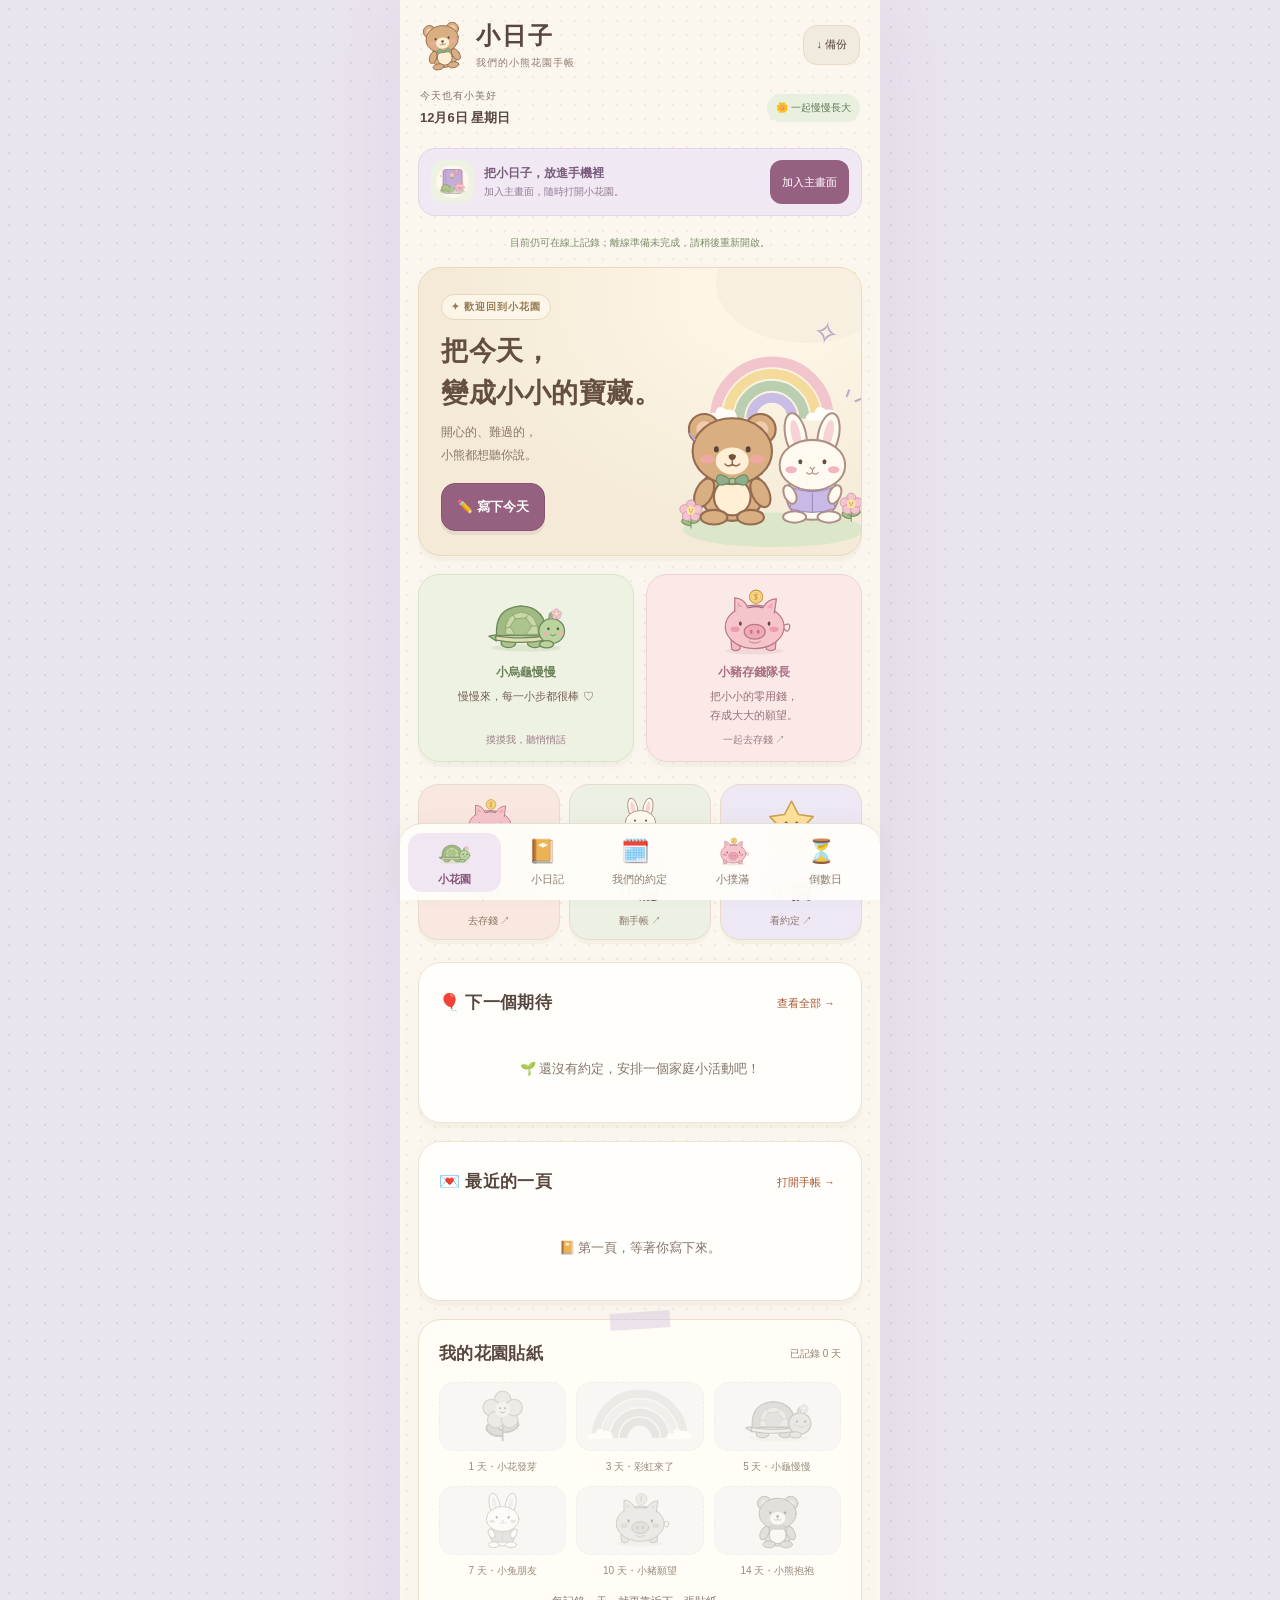
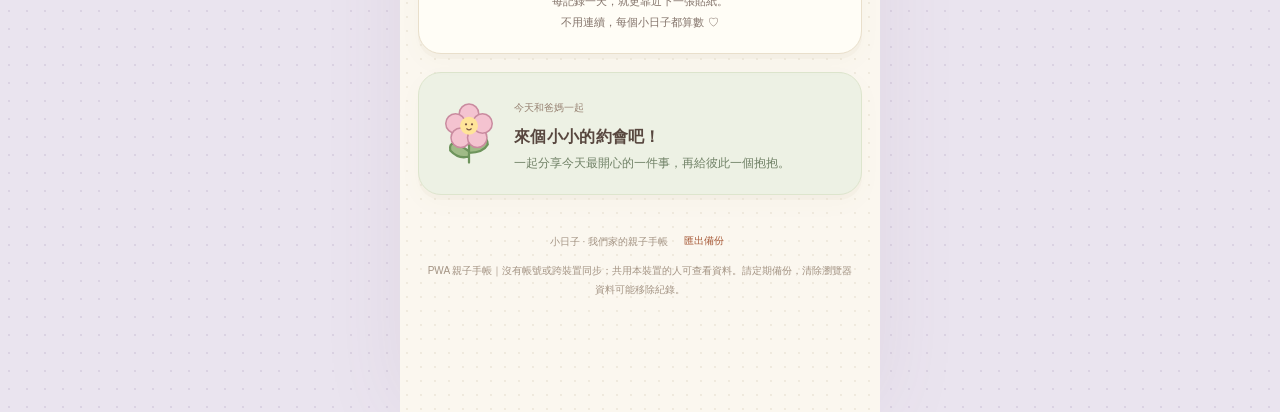
==== commit 159adab1: "Add installable PWA with offline diary support Add an app manifest, turtle and pig home-screen icons" ====
--- a/index.html
+++ b/index.html
@@ -3,6 +3,13 @@
 <head>
 <meta charset="utf-8"><meta name="viewport" content="width=device-width,initial-scale=1,viewport-fit=cover"><meta name="theme-color" content="#fbf7ef"><meta name="apple-mobile-web-app-capable" content="yes"><meta name="apple-mobile-web-app-title" content="小日子">
 <title>小日子・小熊花園親子手帳</title>
+<link rel="manifest" href="./manifest.webmanifest">
+<link rel="icon" type="image/svg+xml" href="./app-icon.svg">
+<link rel="icon" type="image/png" sizes="192x192" href="./icon-192.png">
+<link rel="apple-touch-icon" sizes="180x180" href="./apple-touch-icon.png">
+<meta name="apple-mobile-web-app-status-bar-style" content="default">
+<meta name="application-name" content="小日子">
+<meta name="description" content="和小烏龜、小豬一起記錄日記、家庭約定與零用錢的親子手帳。">
 <style>
 :root{--ink:#443b34;--muted:#82766b;--orange:#dc754e;--cream:#faf7f0;--line:#e9e1d5;--green:#526c52;--shadow:0 8px 30px #56432c08}*{box-sizing:border-box}body{margin:0;background:var(--cream);color:var(--ink);font-family:"Microsoft JhengHei","PingFang TC",sans-serif;line-height:1.65}button,input,textarea,select{font:inherit}button{cursor:pointer}button:focus-visible,a:focus-visible{outline:3px solid #956749;outline-offset:3px}button{border:0;border-radius:12px;padding:10px 18px;background:#eee7dc;color:var(--ink)}button:hover{filter:brightness(.96)}.primary{background:var(--orange);color:white}.secondary{background:#eef2e8;color:var(--green)}.danger{color:#a0473f;background:#fbefea}.small{font-size:13px;padding:6px 11px}.shell{display:grid;grid-template-columns:235px 1fr;min-height:100vh}.sidebar{padding:36px 22px;border-right:1px solid var(--line);background:#fffdf8;display:flex;flex-direction:column;gap:28px}.brand{font-size:28px;font-weight:800;letter-spacing:4px}.brand span{font-size:13px;display:block;font-weight:400;letter-spacing:2px;color:var(--muted)}nav{display:grid;gap:9px}nav button{text-align:left;background:transparent;padding:13px 16px}nav button.active{background:#f9e5d7;color:#a75534;font-weight:700}.nav-icon{display:inline-block;width:32px}.sidebar-note{margin-top:auto;font-size:12px;color:var(--muted);background:#f5f2e9;padding:16px;border-radius:16px}.main{padding:32px 5%;max-width:1450px;width:100%;margin:auto}.topbar{display:flex;justify-content:space-between;align-items:center;gap:16px;margin-bottom:32px}.eyebrow{color:var(--muted);font-size:12px;letter-spacing:2px}.topbar strong{display:block;font-size:16px}.badge{font-size:12px;background:#eaf0e3;color:var(--green);padding:7px 12px;border-radius:30px}h1{font-size:30px;line-height:1.4;margin:8px 0 10px}h2{font-size:19px;margin:0 0 15px}h3{margin:0;font-size:17px}p{margin:8px 0}small,.muted{color:var(--muted)}.page-head{margin-bottom:26px}.grid{display:grid;grid-template-columns:1.1fr 1fr;gap:22px}.card{background:#fffefa;border:1px solid var(--line);border-radius:22px;padding:25px;box-shadow:var(--shadow);margin-bottom:20px}.hero{background:#f4e4ce;display:flex;align-items:center;justify-content:space-between;gap:20px;padding:32px;border:0}.hero p{color:#80664f}.hero-art{font-size:88px;transform:rotate(-8deg);line-height:1.2}.row{display:flex;gap:12px;align-items:center;flex-wrap:wrap}.between{justify-content:space-between}.stats{display:grid;grid-template-columns:repeat(3,1fr);gap:15px;margin-bottom:24px}.stat{padding:20px;background:#fffefa;border:1px solid var(--line);border-radius:18px}.stat strong{display:block;font-size:26px}.stat small{font-size:12px}.mint{background:#eef2e7}.peach{background:#fcece2}.lavender{background:#efecf5}.empty{padding:22px 12px;text-align:center;color:var(--muted);font-size:14px}.field{display:block;margin:0 0 15px}.field>span{display:block;font-size:14px;font-weight:700;margin-bottom:6px}input,textarea,select{width:100%;padding:11px 12px;border:1px solid #dbd2c5;border-radius:10px;background:#fff;color:var(--ink);min-width:0}textarea{resize:vertical;min-height:110px}.two{display:grid;grid-template-columns:1fr 1fr;gap:14px}.moods{display:flex;gap:9px;margin-bottom:18px;flex-wrap:wrap}.moods label{position:relative;cursor:pointer}.moods input{position:absolute;opacity:0;width:1px}.moods span{display:block;border:2px solid transparent;background:#f4f0e9;border-radius:13px;padding:8px 12px;font-size:24px}.moods input:checked+span{border-color:var(--orange);background:#fff0e6}.moods input:focus-visible+span{outline:3px solid #956749}.entry{border-top:1px solid var(--line);padding:19px 0}.entry:first-child{border:0}.entry p{white-space:pre-wrap;overflow-wrap:anywhere}.reply{background:#f2f3e9;border-radius:12px;padding:12px 15px;margin:12px 0}.reply p{margin:4px 0}.balance{font-size:48px;line-height:1.25;font-weight:800;letter-spacing:-1px;margin:14px 0}.pig{font-size:90px;line-height:1.4}.money-head{background:#fae7e2;text-align:center}.progress{height:13px;border-radius:20px;background:#e7dfd4;overflow:hidden;margin:14px 0}.progress>div{height:100%;background:#92a67c;border-radius:20px}.transaction{display:flex;align-items:center;gap:12px;border-bottom:1px solid var(--line);padding:14px 0}.transaction .desc{flex:1;min-width:0;overflow-wrap:anywhere}.transaction strong{white-space:nowrap}.positive{color:#4b7453}.negative{color:#b45e43}.calendar{display:grid;grid-template-columns:repeat(7,1fr);gap:4px}.weekday{text-align:center;color:var(--muted);font-size:12px;padding:8px 0}.day{border:1px solid var(--line);background:#fffefa;border-radius:9px;min-height:68px;padding:5px;overflow:hidden}.day.today{border-color:var(--orange);background:#fff2e8}.day time{font-size:13px}.day .dot{display:block;background:#eaf0e2;color:var(--green);font-size:10px;white-space:nowrap;overflow:hidden;text-overflow:ellipsis;border-radius:4px;padding:1px 3px;margin-top:3px}.count-card{display:flex;align-items:center;gap:20px}.count-number{min-width:82px;text-align:center;font-size:37px;line-height:1.1;color:var(--orange);font-weight:800}.count-number small{font-size:12px;font-weight:400;display:block;margin-top:7px}.count-body{flex:1;overflow-wrap:anywhere}.hint{font-size:12px;color:var(--muted)}footer{font-size:12px;color:var(--muted);text-align:center;padding:20px}.toast{position:fixed;bottom:25px;left:50%;transform:translateX(-50%);background:#443b34;color:white;border-radius:14px;padding:12px 22px;max-width:90vw;z-index:5;box-shadow:0 6px 25px #0002}.hidden,[hidden]{display:none!important}.section-link{color:#a75a38;background:transparent;padding:0;font-size:13px}.checkbox{display:flex;align-items:center;gap:9px;font-size:14px;margin:10px 0 18px}.checkbox input{width:auto}.goal-icon{font-size:36px}dialog{border:1px solid var(--line);border-radius:20px;padding:26px;max-width:430px;width:90%;background:#fffefa;color:var(--ink)}dialog::backdrop{background:#443b3460}.note-box{padding:14px;background:#f7f1e7;border-radius:12px;font-size:13px;margin-bottom:16px}.mobile-brand{display:none}
 @media(min-width:1100px){.calendar-layout{grid-template-columns:1.5fr 1fr}}
@@ -19,6 +26,7 @@
 #page-pig .grid>div{display:contents}#page-pig .money-head{order:0}#page-pig #money-form{order:1}#page-pig .goal-card{order:2}#page-pig .transaction-card{order:3}.money-actions svg{width:36px;height:36px}button:focus-visible{outline-color:#9b77b0}
 .nav-icon svg{display:block;width:36px;height:30px;margin:auto}.animal-friends{display:grid;grid-template-columns:repeat(2,minmax(0,1fr));gap:12px;margin:0 0 22px}.animal-friends .buddy{display:flex;flex-direction:column;gap:5px;margin:0;padding:13px 10px;text-align:center;min-width:0;border-radius:21px}.animal-friends .buddy>svg{width:88px;height:70px;flex-shrink:0}.animal-friends .buddy>span:nth-child(2){width:100%;flex:auto}.animal-friends .buddy small{font-size:12px;font-weight:700;margin-bottom:4px}.animal-friends .buddy #buddy-message,.animal-friends .friend-message{display:block;font-size:11px;line-height:1.8;min-height:40px}.turtle-buddy{background:#edf2e3;border-color:#dae4cb}.turtle-buddy small{color:#6a8256}.pig-buddy{background:#fbe9e8;border-color:#ecd3d4}.pig-buddy small{color:#a96f83}.pig-buddy .friend-message{color:#986f7b}.friend-arrow{font-size:10px;color:#9b7c83}.animal-friends .buddy:focus-visible{outline-offset:2px}@media(max-width:360px){.animal-friends{gap:9px}.animal-friends .buddy{padding:12px 8px}.animal-friends .buddy>svg{width:78px;height:65px}.animal-friends .buddy #buddy-message,.animal-friends .friend-message{font-size:10px}}
 .garden-stickers{grid-template-columns:repeat(3,minmax(0,1fr))}
+.pwa-bar{display:flex;align-items:center;gap:10px;background:#f0e8f3;border:1px solid #e4d4ea;border-radius:17px;padding:11px 12px;margin-bottom:18px}.pwa-bar img{width:43px;height:43px;border-radius:12px;flex-shrink:0}.pwa-bar div{flex:1;min-width:0}.pwa-bar strong{display:block;font-size:12px;color:#795b7d}.pwa-bar small{display:block;font-size:10px;color:#927d95;line-height:1.7}.pwa-bar button{font-size:11px;padding:8px 12px;min-height:44px;background:#966080;color:#fff;border-radius:12px;white-space:nowrap}.pwa-status{font-size:10px;color:#7c8c69;line-height:1.8;text-align:center;margin:0 0 15px;padding:0 6px}.pwa-help p{font-size:13px}.pwa-help .primary{width:100%;margin-top:12px}
 </style>
 </head>
 <body>
@@ -40,6 +48,7 @@
 <button data-page="countdown"><span class="nav-icon">⏳</span><span>倒數日</span></button>
 </nav><div class="sidebar-note">一家人的小小天地<br>今天，也留一點時間給彼此。<br><br><button id="export" class="small">↓ 匯出資料備份</button><p>資料只儲存在目前瀏覽器；不會自動同步到其他裝置。日記與回覆由同一裝置操作。</p></div></aside>
 <main class="main"><header class="topbar"><div><div class="eyebrow">今天也有小美好</div><strong id="today"></strong></div><span class="badge">🌼 一起慢慢長大</span></header>
+<div id="pwa-bar" class="pwa-bar"><img src="./icon-192.png" alt="小烏龜和小豬的手帳圖示" width="43" height="43"><div><strong>把小日子，放進手機裡</strong><small>加入主畫面，隨時打開小花園。</small></div><button id="pwa-install" type="button">加入主畫面</button></div><p id="pwa-status" class="pwa-status" role="status" aria-live="polite">🌱 正在準備離線功能，第一次請保持連線。</p>
 <section id="page-home">
 <div class="card hero"><div class="hero-copy"><div class="hero-tag">✦ 歡迎回到小花園</div><h1 id="welcome-title">把今天，<br>變成小小的寶藏。</h1><p id="welcome-message">開心的、難過的，<br>小熊都想聽你說。</p><button class="primary" data-page="diary" id="welcome-button">✏️ 寫下今天</button></div><svg class="hero-art" viewBox="0 0 270 275" aria-hidden="true"><use href="#rainbow" x="45" y="2" width="185" height="110"/><ellipse cx="140" cy="250" rx="126" ry="24" fill="#dce7c9"/><use href="#bear" x="6" y="76" width="153" height="170"/><use href="#bunny" x="130" y="84" width="128" height="160"/><use href="#flower" x="5" y="202" width="40" height="53"/><use href="#flower" x="228" y="189" width="40" height="60"/><path d="M242 64L245 56M254 71L261 68M30 124L24 116" stroke="#bcabce" stroke-width="3" stroke-linecap="round"/></svg><span class="hero-spark" aria-hidden="true">✧</span></div>
 <div class="animal-friends"><button id="buddy-button" class="buddy turtle-buddy" aria-label="摸摸小烏龜，聽一句悄悄話"><svg aria-hidden="true"><use href="#turtle"/></svg><span><small>小烏龜慢慢</small><span id="buddy-message" aria-live="polite">慢慢來，每一小步都很棒 ♡</span></span><span class="friend-arrow">摸摸我，聽悄悄話</span></button><button class="buddy pig-buddy" data-page="pig" aria-label="跟小豬一起打開撲滿"><svg aria-hidden="true"><use href="#piggy"/></svg><span><small>小豬存錢隊長</small><span class="friend-message">把小小的零用錢，<br>存成大大的願望。</span></span><span class="friend-arrow">一起去存錢 ↗</span></button></div>
@@ -51,9 +60,10 @@
 <section id="page-calendar" hidden><div class="page-head"><div class="eyebrow">和你一起，就是好日子</div><h1>我們的約定</h1><p class="muted">把一起想做的事，放進日曆裡。</p></div><div class="grid calendar-layout"><div><div class="card"><div class="row between" style="margin-bottom:16px"><button id="prev-month" aria-label="上個月">‹</button><h2 id="month-label" style="margin:0"></h2><button id="next-month" aria-label="下個月">›</button></div><div id="calendar-grid" class="calendar"></div></div><div class="card"><h2>這個月的約定</h2><div id="event-list"></div></div></div><div><form id="event-form" class="card"><h2>＋ 新增一個約定</h2><label class="field"><span>一起做什麼？</span><input id="event-title" maxlength="80" placeholder="例如：全家去動物園" required></label><label class="field"><span>日期</span><input id="event-date" type="date" required></label><label class="field"><span>約定類型</span><select id="event-type"><option value="outing">🌳 出遊與活動</option><option value="exam">📚 考試</option><option value="birthday">🎂 生日</option><option value="other">⭐ 其他</option></select></label><label class="field"><span>備註或準備的小任務</span><textarea id="event-note" placeholder="例如：記得帶水壺／每天複習一課" maxlength="500"></textarea></label><label class="checkbox"><input id="event-count" type="checkbox" checked>也顯示在倒數日</label><button class="primary">存下我們的約定</button></form></div></div></section>
 <section id="page-pig" hidden><div class="page-head"><div class="eyebrow">小小的錢，也能長出大願望</div><h1>女兒的小撲滿</h1><p class="muted">每一筆存下來的小錢，都讓願望靠近一點。</p></div><div class="grid"><div><div class="card money-head"><div class="pig"><svg aria-hidden="true"><use href="#piggy"/></svg><span class="pig-name">小豬存錢隊長</span></div><p>我的撲滿現在有</p><div class="balance" id="balance">$0</div><div class="pig-cheer" id="pig-cheer">第一枚硬幣，也能讓願望發芽！</div><div class="row" style="justify-content:center"><span id="month-in"></span><span id="month-out"></span></div><p class="hint">記錄實際放進、拿出撲滿的錢，不會進行真實付款。</p></div><div class="card goal-card"><h2>🎯 我的存錢願望</h2><div id="goal-display"></div><form id="goal-form"><label class="field"><span>想存錢買什麼？</span><input id="goal-name" maxlength="60" placeholder="例如：我喜歡的積木" required></label><label class="field"><span>目標金額（元）</span><input id="goal-amount" type="number" min="1" max="9999999" step="1" required></label><button class="secondary">設定我的願望</button></form></div></div><div><form id="money-form" class="card"><h2>🪙 記下一筆錢</h2><div class="money-actions" role="group" aria-label="選擇存入或花費"><button type="button" data-money="in" class="chosen" aria-pressed="true"><svg viewBox="0 0 60 60" aria-hidden="true"><circle cx="30" cy="30" r="25" fill="#ffdf93" stroke="#c6a05d" stroke-width="3"/><circle cx="30" cy="30" r="18" fill="none" stroke="#e8bc67" stroke-width="2"/><path d="M30 17V43M38 23Q24 15 23 26Q23 32 34 31Q44 39 23 39" fill="none" stroke="#b38a48" stroke-width="3" stroke-linecap="round"/></svg><span>放錢進來</span></button><button type="button" data-money="out" aria-pressed="false">🛍️<span>我花錢了</span></button></div><div class="two"><label class="field sr-only"><span>我要……</span><select id="money-type"><option value="in">＋ 放錢進來</option><option value="out">－ 我花錢了</option></select></label><label class="field"><span>日期</span><input id="money-date" type="date" required></label></div><label class="field"><span>多少錢？（元）</span><input id="money-amount" type="number" min="1" max="9999999" step="1" placeholder="輸入金額" required></label><label class="field"><span id="money-label">錢從哪裡來？</span><input id="money-note" maxlength="80" placeholder="例如：零用錢、紅包、起始存款" required></label><label class="field" id="need-field" hidden><span>這次買的是……</span><select id="money-need"><option>需要的東西</option><option>想要的東西</option></select></label><div id="money-preview" class="note-box" aria-live="polite">填入金額，一起算算看。</div><button class="primary">確認記錄</button></form><div class="card transaction-card"><h2>我的存錢與花費紀錄</h2><p class="hint">第一次使用時，先把實際撲滿的金額記成「起始存款」。輸入錯誤可撤銷後重記。</p><div id="transaction-list"></div></div></div></div></section>
 <section id="page-countdown" hidden><div class="page-head"><div class="eyebrow">每一天，都更靠近一點</div><h1>期待的日子</h1><p class="muted">快樂的事值得期待，考試也可以每天準備一點點。</p></div><button class="primary" data-page="calendar" style="margin-bottom:22px">＋ 到行事曆新增倒數</button><div id="countdown-list"></div></section>
-<footer>小日子 · 我們家的親子手帳　<button class="section-link" id="export-mobile">匯出備份</button><br>本機體驗版｜沒有帳號或跨裝置同步；共用本裝置的人可查看資料。請定期備份，清除瀏覽器資料可能移除紀錄。</footer>
+<footer>小日子 · 我們家的親子手帳　<button class="section-link" id="export-mobile">匯出備份</button><br>PWA 親子手帳｜沒有帳號或跨裝置同步；共用本裝置的人可查看資料。請定期備份，清除瀏覽器資料可能移除紀錄。</footer>
 </main></div><div id="celebration" class="celebration" aria-hidden="true" hidden></div><div id="toast" class="toast" role="status" hidden></div>
 <dialog id="confirm-dialog"><h2>再確認一下</h2><p id="confirm-text"></p><div class="row" style="margin-top:20px"><button id="confirm-cancel">保留紀錄</button><button id="confirm-ok" class="danger">確認</button></div></dialog>
+<dialog id="pwa-help" class="pwa-help"><h2>🌷 把小日子帶在身邊</h2><p><strong>iPhone／iPad：</strong>用 Safari 開啟網站，點「分享」，再選「加入主畫面」。</p><p><strong>Android：</strong>用 Chrome 開啟網站，在選單選「安裝應用程式」或「加入主畫面」。</p><p class="hint">第一次請連上網路，等畫面顯示「離線功能已準備好」，以後沒網路也能寫日記、記帳。紀錄保存在這台裝置，請定期備份。</p><button id="pwa-help-close" type="button" class="primary">知道了 ♡</button></dialog>
 <script>
 'use strict';
 const $=s=>document.querySelector(s), $$=s=>[...document.querySelectorAll(s)];
@@ -115,4 +125,5 @@
 $('#daily-task').textContent=dailyTasks[new Date().getDay()];
 render();window.addEventListener('focus',()=>{moneyPreview();renderCalendar();});
 </script>
+<script src="./pwa.js" defer></script>
 </body></html>
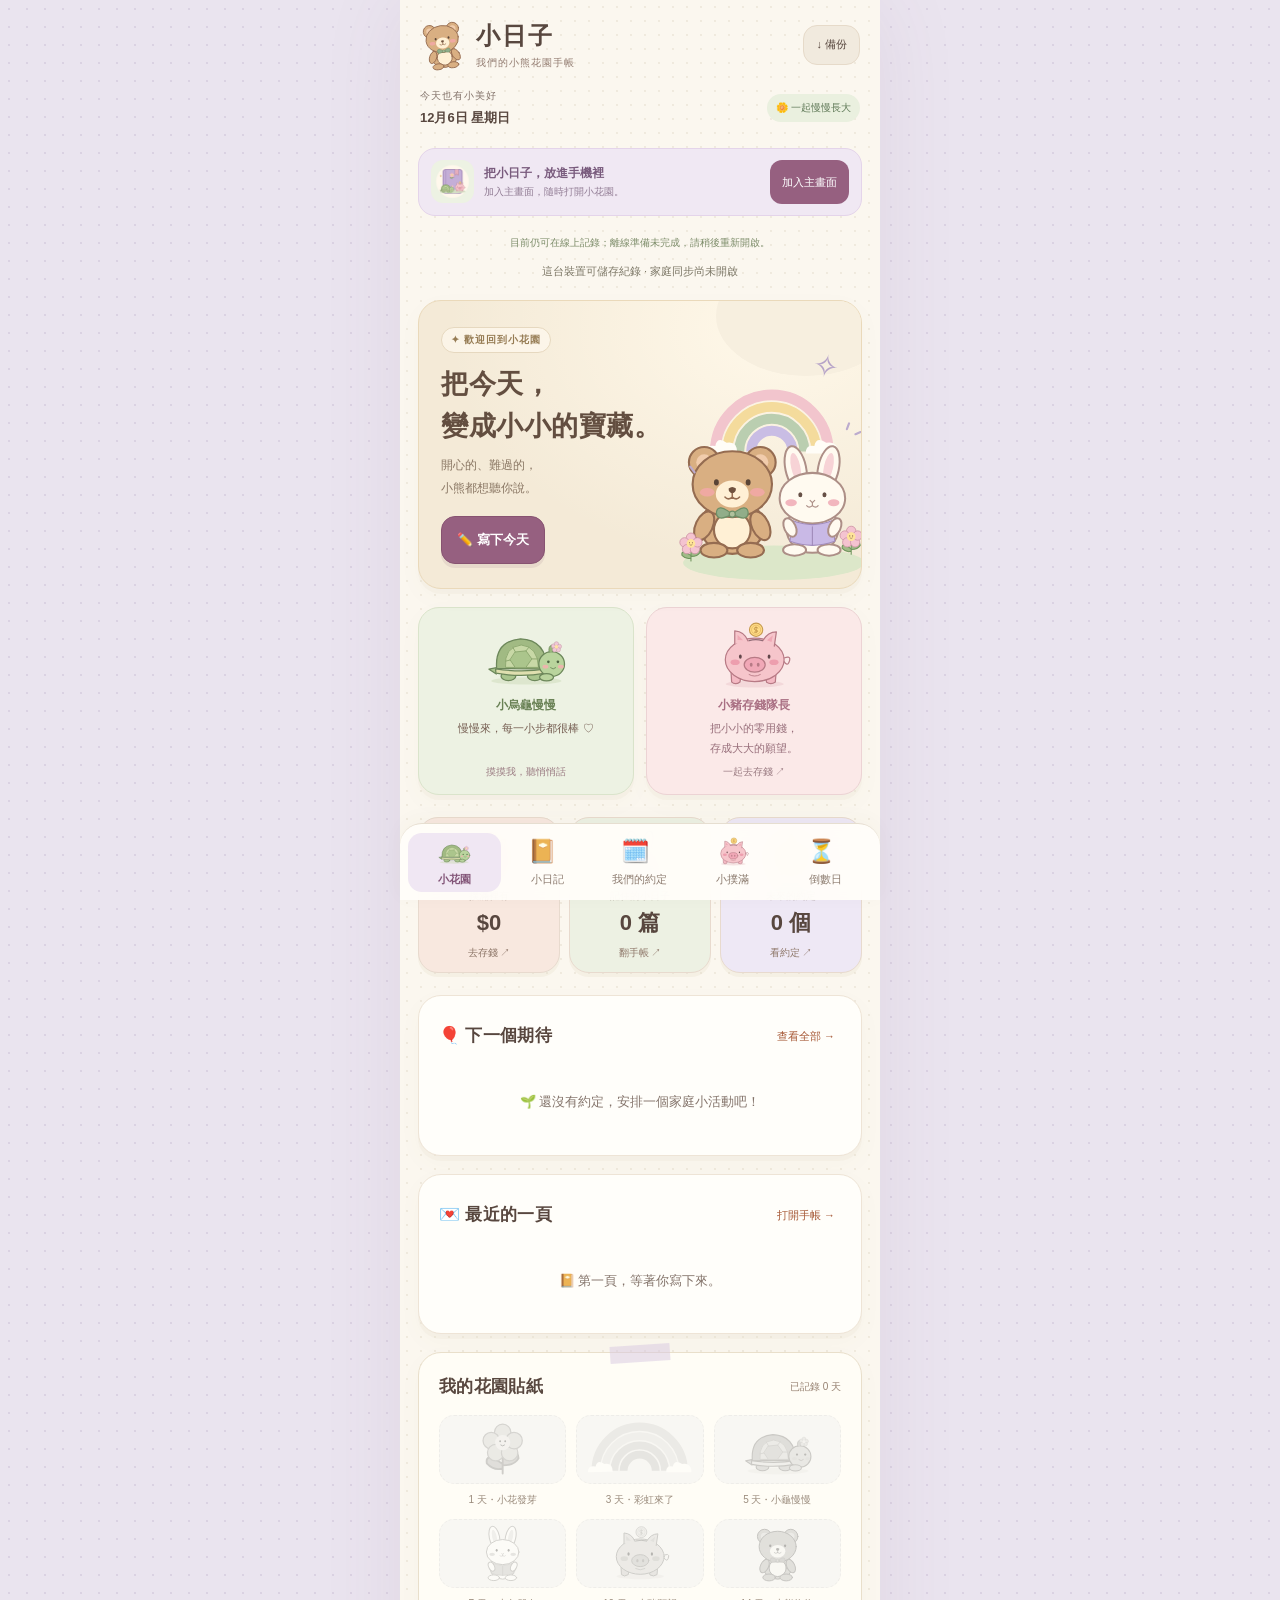
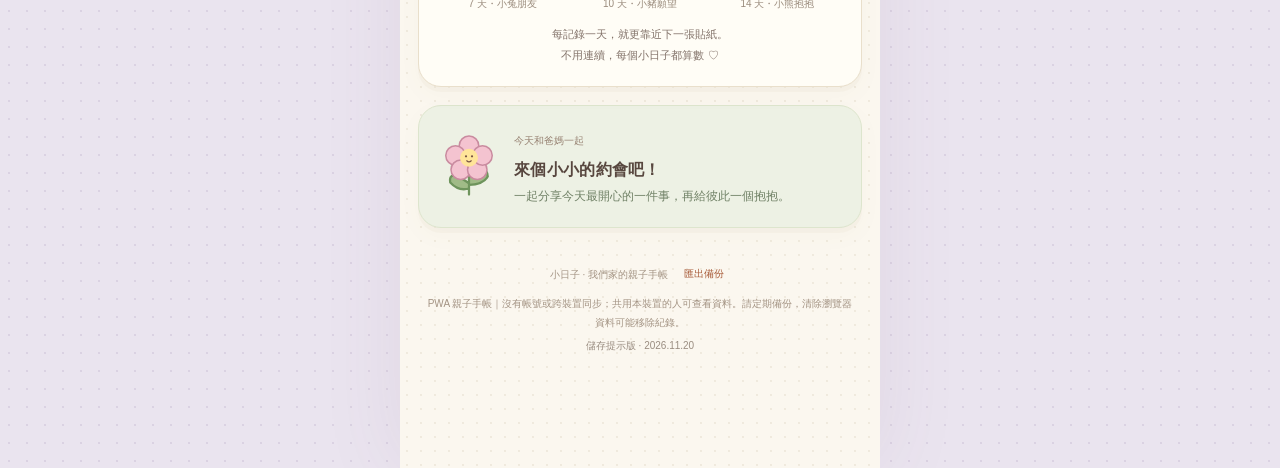
==== commit 991ab0d6: "Show clear save results and validation errors on mobile Keep save feedback next to each form, refres" ====
--- a/index.html
+++ b/index.html
@@ -27,6 +27,7 @@
 .nav-icon svg{display:block;width:36px;height:30px;margin:auto}.animal-friends{display:grid;grid-template-columns:repeat(2,minmax(0,1fr));gap:12px;margin:0 0 22px}.animal-friends .buddy{display:flex;flex-direction:column;gap:5px;margin:0;padding:13px 10px;text-align:center;min-width:0;border-radius:21px}.animal-friends .buddy>svg{width:88px;height:70px;flex-shrink:0}.animal-friends .buddy>span:nth-child(2){width:100%;flex:auto}.animal-friends .buddy small{font-size:12px;font-weight:700;margin-bottom:4px}.animal-friends .buddy #buddy-message,.animal-friends .friend-message{display:block;font-size:11px;line-height:1.8;min-height:40px}.turtle-buddy{background:#edf2e3;border-color:#dae4cb}.turtle-buddy small{color:#6a8256}.pig-buddy{background:#fbe9e8;border-color:#ecd3d4}.pig-buddy small{color:#a96f83}.pig-buddy .friend-message{color:#986f7b}.friend-arrow{font-size:10px;color:#9b7c83}.animal-friends .buddy:focus-visible{outline-offset:2px}@media(max-width:360px){.animal-friends{gap:9px}.animal-friends .buddy{padding:12px 8px}.animal-friends .buddy>svg{width:78px;height:65px}.animal-friends .buddy #buddy-message,.animal-friends .friend-message{font-size:10px}}
 .garden-stickers{grid-template-columns:repeat(3,minmax(0,1fr))}
 .pwa-bar{display:flex;align-items:center;gap:10px;background:#f0e8f3;border:1px solid #e4d4ea;border-radius:17px;padding:11px 12px;margin-bottom:18px}.pwa-bar img{width:43px;height:43px;border-radius:12px;flex-shrink:0}.pwa-bar div{flex:1;min-width:0}.pwa-bar strong{display:block;font-size:12px;color:#795b7d}.pwa-bar small{display:block;font-size:10px;color:#927d95;line-height:1.7}.pwa-bar button{font-size:11px;padding:8px 12px;min-height:44px;background:#966080;color:#fff;border-radius:12px;white-space:nowrap}.pwa-status{font-size:10px;color:#7c8c69;line-height:1.8;text-align:center;margin:0 0 15px;padding:0 6px}.pwa-help p{font-size:13px}.pwa-help .primary{width:100%;margin-top:12px}
+.form-feedback{font-size:13px;line-height:1.85;padding:13px 14px;margin:14px 0 0;border-radius:13px;background:#f0e9f4;color:#795b7d;overflow-wrap:anywhere;scroll-margin:25vh}.form-feedback[data-kind="success"]{background:#e9f1df;color:#4f7045;border:1px solid #cfdfbd}.form-feedback[data-kind="error"]{background:#fff0e9;color:#9a4f3f;border:1px solid #eac7b9}.storage-status{font-size:11px;color:#7c7766;text-align:center;line-height:1.9;padding:0 8px;margin:-6px 0 18px}.storage-status[data-kind="error"]{padding:12px;background:#fff0e9;color:#9a4f3f;border-radius:13px;text-align:left}.release-note{display:block;font-size:10px;color:#9a8d81;margin-top:4px}
 </style>
 </head>
 <body>
@@ -49,6 +50,7 @@
 </nav><div class="sidebar-note">一家人的小小天地<br>今天，也留一點時間給彼此。<br><br><button id="export" class="small">↓ 匯出資料備份</button><p>資料只儲存在目前瀏覽器；不會自動同步到其他裝置。日記與回覆由同一裝置操作。</p></div></aside>
 <main class="main"><header class="topbar"><div><div class="eyebrow">今天也有小美好</div><strong id="today"></strong></div><span class="badge">🌼 一起慢慢長大</span></header>
 <div id="pwa-bar" class="pwa-bar"><img src="./icon-192.png" alt="小烏龜和小豬的手帳圖示" width="43" height="43"><div><strong>把小日子，放進手機裡</strong><small>加入主畫面，隨時打開小花園。</small></div><button id="pwa-install" type="button">加入主畫面</button></div><p id="pwa-status" class="pwa-status" role="status" aria-live="polite">🌱 正在準備離線功能，第一次請保持連線。</p>
+<p id="storage-status" class="storage-status" role="status" aria-live="polite">正在檢查這台裝置的儲存功能……</p>
 <section id="page-home">
 <div class="card hero"><div class="hero-copy"><div class="hero-tag">✦ 歡迎回到小花園</div><h1 id="welcome-title">把今天，<br>變成小小的寶藏。</h1><p id="welcome-message">開心的、難過的，<br>小熊都想聽你說。</p><button class="primary" data-page="diary" id="welcome-button">✏️ 寫下今天</button></div><svg class="hero-art" viewBox="0 0 270 275" aria-hidden="true"><use href="#rainbow" x="45" y="2" width="185" height="110"/><ellipse cx="140" cy="250" rx="126" ry="24" fill="#dce7c9"/><use href="#bear" x="6" y="76" width="153" height="170"/><use href="#bunny" x="130" y="84" width="128" height="160"/><use href="#flower" x="5" y="202" width="40" height="53"/><use href="#flower" x="228" y="189" width="40" height="60"/><path d="M242 64L245 56M254 71L261 68M30 124L24 116" stroke="#bcabce" stroke-width="3" stroke-linecap="round"/></svg><span class="hero-spark" aria-hidden="true">✧</span></div>
 <div class="animal-friends"><button id="buddy-button" class="buddy turtle-buddy" aria-label="摸摸小烏龜，聽一句悄悄話"><svg aria-hidden="true"><use href="#turtle"/></svg><span><small>小烏龜慢慢</small><span id="buddy-message" aria-live="polite">慢慢來，每一小步都很棒 ♡</span></span><span class="friend-arrow">摸摸我，聽悄悄話</span></button><button class="buddy pig-buddy" data-page="pig" aria-label="跟小豬一起打開撲滿"><svg aria-hidden="true"><use href="#piggy"/></svg><span><small>小豬存錢隊長</small><span class="friend-message">把小小的零用錢，<br>存成大大的願望。</span></span><span class="friend-arrow">一起去存錢 ↗</span></button></div>
@@ -60,7 +62,7 @@
 <section id="page-calendar" hidden><div class="page-head"><div class="eyebrow">和你一起，就是好日子</div><h1>我們的約定</h1><p class="muted">把一起想做的事，放進日曆裡。</p></div><div class="grid calendar-layout"><div><div class="card"><div class="row between" style="margin-bottom:16px"><button id="prev-month" aria-label="上個月">‹</button><h2 id="month-label" style="margin:0"></h2><button id="next-month" aria-label="下個月">›</button></div><div id="calendar-grid" class="calendar"></div></div><div class="card"><h2>這個月的約定</h2><div id="event-list"></div></div></div><div><form id="event-form" class="card"><h2>＋ 新增一個約定</h2><label class="field"><span>一起做什麼？</span><input id="event-title" maxlength="80" placeholder="例如：全家去動物園" required></label><label class="field"><span>日期</span><input id="event-date" type="date" required></label><label class="field"><span>約定類型</span><select id="event-type"><option value="outing">🌳 出遊與活動</option><option value="exam">📚 考試</option><option value="birthday">🎂 生日</option><option value="other">⭐ 其他</option></select></label><label class="field"><span>備註或準備的小任務</span><textarea id="event-note" placeholder="例如：記得帶水壺／每天複習一課" maxlength="500"></textarea></label><label class="checkbox"><input id="event-count" type="checkbox" checked>也顯示在倒數日</label><button class="primary">存下我們的約定</button></form></div></div></section>
 <section id="page-pig" hidden><div class="page-head"><div class="eyebrow">小小的錢，也能長出大願望</div><h1>女兒的小撲滿</h1><p class="muted">每一筆存下來的小錢，都讓願望靠近一點。</p></div><div class="grid"><div><div class="card money-head"><div class="pig"><svg aria-hidden="true"><use href="#piggy"/></svg><span class="pig-name">小豬存錢隊長</span></div><p>我的撲滿現在有</p><div class="balance" id="balance">$0</div><div class="pig-cheer" id="pig-cheer">第一枚硬幣，也能讓願望發芽！</div><div class="row" style="justify-content:center"><span id="month-in"></span><span id="month-out"></span></div><p class="hint">記錄實際放進、拿出撲滿的錢，不會進行真實付款。</p></div><div class="card goal-card"><h2>🎯 我的存錢願望</h2><div id="goal-display"></div><form id="goal-form"><label class="field"><span>想存錢買什麼？</span><input id="goal-name" maxlength="60" placeholder="例如：我喜歡的積木" required></label><label class="field"><span>目標金額（元）</span><input id="goal-amount" type="number" min="1" max="9999999" step="1" required></label><button class="secondary">設定我的願望</button></form></div></div><div><form id="money-form" class="card"><h2>🪙 記下一筆錢</h2><div class="money-actions" role="group" aria-label="選擇存入或花費"><button type="button" data-money="in" class="chosen" aria-pressed="true"><svg viewBox="0 0 60 60" aria-hidden="true"><circle cx="30" cy="30" r="25" fill="#ffdf93" stroke="#c6a05d" stroke-width="3"/><circle cx="30" cy="30" r="18" fill="none" stroke="#e8bc67" stroke-width="2"/><path d="M30 17V43M38 23Q24 15 23 26Q23 32 34 31Q44 39 23 39" fill="none" stroke="#b38a48" stroke-width="3" stroke-linecap="round"/></svg><span>放錢進來</span></button><button type="button" data-money="out" aria-pressed="false">🛍️<span>我花錢了</span></button></div><div class="two"><label class="field sr-only"><span>我要……</span><select id="money-type"><option value="in">＋ 放錢進來</option><option value="out">－ 我花錢了</option></select></label><label class="field"><span>日期</span><input id="money-date" type="date" required></label></div><label class="field"><span>多少錢？（元）</span><input id="money-amount" type="number" min="1" max="9999999" step="1" placeholder="輸入金額" required></label><label class="field"><span id="money-label">錢從哪裡來？</span><input id="money-note" maxlength="80" placeholder="例如：零用錢、紅包、起始存款" required></label><label class="field" id="need-field" hidden><span>這次買的是……</span><select id="money-need"><option>需要的東西</option><option>想要的東西</option></select></label><div id="money-preview" class="note-box" aria-live="polite">填入金額，一起算算看。</div><button class="primary">確認記錄</button></form><div class="card transaction-card"><h2>我的存錢與花費紀錄</h2><p class="hint">第一次使用時，先把實際撲滿的金額記成「起始存款」。輸入錯誤可撤銷後重記。</p><div id="transaction-list"></div></div></div></div></section>
 <section id="page-countdown" hidden><div class="page-head"><div class="eyebrow">每一天，都更靠近一點</div><h1>期待的日子</h1><p class="muted">快樂的事值得期待，考試也可以每天準備一點點。</p></div><button class="primary" data-page="calendar" style="margin-bottom:22px">＋ 到行事曆新增倒數</button><div id="countdown-list"></div></section>
-<footer>小日子 · 我們家的親子手帳　<button class="section-link" id="export-mobile">匯出備份</button><br>PWA 親子手帳｜沒有帳號或跨裝置同步；共用本裝置的人可查看資料。請定期備份，清除瀏覽器資料可能移除紀錄。</footer>
+<footer>小日子 · 我們家的親子手帳　<button class="section-link" id="export-mobile">匯出備份</button><br>PWA 親子手帳｜沒有帳號或跨裝置同步；共用本裝置的人可查看資料。請定期備份，清除瀏覽器資料可能移除紀錄。<span class="release-note">儲存提示版 · 2026.11.20</span></footer>
 </main></div><div id="celebration" class="celebration" aria-hidden="true" hidden></div><div id="toast" class="toast" role="status" hidden></div>
 <dialog id="confirm-dialog"><h2>再確認一下</h2><p id="confirm-text"></p><div class="row" style="margin-top:20px"><button id="confirm-cancel">保留紀錄</button><button id="confirm-ok" class="danger">確認</button></div></dialog>
 <dialog id="pwa-help" class="pwa-help"><h2>🌷 把小日子帶在身邊</h2><p><strong>iPhone／iPad：</strong>用 Safari 開啟網站，點「分享」，再選「加入主畫面」。</p><p><strong>Android：</strong>用 Chrome 開啟網站，在選單選「安裝應用程式」或「加入主畫面」。</p><p class="hint">第一次請連上網路，等畫面顯示「離線功能已準備好」，以後沒網路也能寫日記、記帳。紀錄保存在這台裝置，請定期備份。</p><button id="pwa-help-close" type="button" class="primary">知道了 ♡</button></dialog>
@@ -77,8 +79,33 @@
 const balance=()=>state.transactions.reduce((s,t)=>s+(t.type==='in'?t.amount:-t.amount),0);
 const days=d=>Math.round((new Date(d+'T00:00:00Z')-new Date(localDate()+'T00:00:00Z'))/86400000);
 const icons={outing:'🌳',exam:'📚',birthday:'🎂',other:'⭐'};
-let toastTimer;function toast(t){$('#toast').textContent=t;$('#toast').hidden=false;clearTimeout(toastTimer);toastTimer=setTimeout(()=>$('#toast').hidden=true,5500);}
-function save(change){if(!storageReady){toast('本機儲存目前不可用，尚未儲存。');return false;}const previous=JSON.stringify(state);try{change();localStorage.setItem(KEY,JSON.stringify(state));render();return true;}catch(e){state=JSON.parse(previous);toast('儲存失敗，可能是瀏覽器儲存空間不足；這次變更未儲存。');return false;}}
+let toastTimer,activeSaveForm=null;
+function formFeedback(message,kind){
+ if(!activeSaveForm||!activeSaveForm.isConnected)return;
+ const page=activeSaveForm.closest('section');if(page&&page.hidden)return;
+ let panel=activeSaveForm.querySelector('.form-feedback');
+ if(!panel){panel=document.createElement('p');panel.className='form-feedback';panel.setAttribute('role','status');panel.setAttribute('aria-live','polite');activeSaveForm.appendChild(panel);}
+ panel.textContent=message;panel.dataset.kind=kind;panel.hidden=false;
+ if(kind==='success')panel.scrollIntoView({block:'center',behavior:'smooth'});
+}
+function toast(t,kind='info'){formFeedback(t,kind);$('#toast').textContent=t;$('#toast').hidden=false;clearTimeout(toastTimer);toastTimer=setTimeout(()=>$('#toast').hidden=true,5500);}
+function storageStatus(message,kind='info'){$('#storage-status').textContent=message;$('#storage-status').dataset.kind=kind;}
+function checkStorage(){
+ if(!storageReady){storageStatus('目前無法讀取舊紀錄，已暫停寫入以保護資料。請先保留內容，再重新開啟網站。','error');return;}
+ const probe=KEY+':check:'+id();
+ try{localStorage.setItem(probe,'1');if(localStorage.getItem(probe)!=='1')throw Error('Storage check failed');localStorage.removeItem(probe);storageStatus('這台裝置可儲存紀錄 · 家庭同步尚未開啟');}
+ catch(error){storageStatus('這台裝置目前無法寫入紀錄。請先保留輸入內容，再用 Chrome 開啟正式網址。','error');}
+}
+function save(change){
+ if(!storageReady){toast('尚未儲存：目前無法讀取舊紀錄，請先保留輸入內容，再重新開啟網站。','error');return false;}
+ const previous=JSON.stringify(state);
+ try{change();localStorage.setItem(KEY,JSON.stringify(state));}
+ catch(error){state=JSON.parse(previous);const message=error.name==='QuotaExceededError'?'尚未儲存：這台裝置的網站儲存空間不足。請先保留內容並匯出既有紀錄備份。':'尚未儲存：這台裝置目前無法寫入資料。輸入內容仍保留在畫面，請先複製內容，再用 Chrome 開啟正式網址。';toast(message,'error');storageStatus(message,'error');return false;}
+ // A display error must never undo an already committed record in memory.
+ try{render();storageStatus('已儲存於這台裝置 · 家庭同步尚未開啟');}
+ catch(error){console.error('紀錄已保存，但畫面更新未完成',error);storageStatus('資料已儲存，但清單顯示未完成；請重新開啟手帳查看。','error');}
+ return true;
+}
 function showPage(p){$$('main>section').forEach(s=>s.hidden=s.id!=='page-'+p);$$('nav button').forEach(b=>{b.classList.toggle('active',b.dataset.page===p);if(b.dataset.page===p)b.setAttribute('aria-current','page');else b.removeAttribute('aria-current');});window.scrollTo({top:0,behavior:'smooth'});}
 document.addEventListener('click',e=>{const b=e.target.closest('[data-page]');if(b)showPage(b.dataset.page);});
 $('#today').textContent=new Date().toLocaleDateString('zh-TW',{month:'long',day:'numeric',weekday:'long'});
@@ -106,13 +133,13 @@
 }
 function renderCalendar(){const y=month.getFullYear(),m=month.getMonth();$('#month-label').textContent=`${y} 年 ${m+1} 月`;const prefix=`${y}-${String(m+1).padStart(2,'0')}`;let html=['日','一','二','三','四','五','六'].map(w=>`<div class="weekday">${w}</div>`).join('');for(let i=0;i<month.getDay();i++)html+='<div></div>';for(let d=1;d<=new Date(y,m+1,0).getDate();d++){const date=prefix+'-'+String(d).padStart(2,'0');html+=`<div class="day ${date===localDate()?'today':''}"><time datetime="${date}">${d}</time>${state.events.filter(e=>e.date===date).map(e=>`<span class="dot ${esc(e.type)}" title="${esc(e.title)}" aria-label="${esc(e.title)}">${icons[e.type]||'⭐'} ${esc(e.title)}</span>`).join('')}</div>`;}$('#calendar-grid').innerHTML=html;$('#event-list').innerHTML=state.events.filter(e=>e.date.startsWith(prefix)).sort((a,b)=>a.date.localeCompare(b.date)).map(e=>`<div class="entry"><div class="row between"><h3>${icons[e.type]||'⭐'} ${esc(e.title)}</h3><button class="small danger" data-delete-event="${esc(e.id)}">刪除</button></div><small>${esc(e.date)}${e.count?' · 已設定倒數':''}</small>${e.note?`<p>${esc(e.note)}</p>`:''}</div>`).join('')||'<div class="empty">這個月還沒有約定。</div>';}
 $('#prev-month').onclick=()=>{month=new Date(month.getFullYear(),month.getMonth()-1,1);renderCalendar();};$('#next-month').onclick=()=>{month=new Date(month.getFullYear(),month.getMonth()+1,1);renderCalendar();};
-$('#diary-form').onsubmit=e=>{e.preventDefault();const text=$('#diary-text').value.trim();if(!text)return toast('先寫一句話，再收進手帳吧。');if(save(()=>state.diaries.push({id:id(),date:$('#diary-date').value,mood:$('input[name=mood]:checked').value,sticker:$('#diary-sticker').value,text,replies:[],created:Date.now()}))){$('#diary-text').value='';toast('小熊幫你收好今天的故事了 🌷');celebrate();}};
+$('#diary-form').onsubmit=e=>{e.preventDefault();const text=$('#diary-text').value.trim();if(!text)return toast('先寫一句話，再收進手帳吧。');if(save(()=>state.diaries.push({id:id(),date:$('#diary-date').value,mood:$('input[name=mood]:checked').value,sticker:$('#diary-sticker').value,text,replies:[],created:Date.now()}))){$('#diary-text').value='';toast('✅ 已儲存在這台裝置！往下就能在「我們的回憶」看到這篇日記。','success');celebrate();}};
 document.addEventListener('submit',e=>{const f=e.target;if(!f.matches('[data-reply]'))return;e.preventDefault();const text=f.elements.text.value.trim();if(!text)return;const d=state.diaries.find(x=>x.id===f.dataset.reply);if(d&&save(()=>d.replies.push({author:f.elements.author.value,text})))toast('暖暖的回覆已送出 💌');});
-$('#event-form').onsubmit=e=>{e.preventDefault();const title=$('#event-title').value.trim();if(!title)return toast('請填寫約定的名稱。');const date=$('#event-date').value;if(save(()=>state.events.push({id:id(),title,date,type:$('#event-type').value,note:$('#event-note').value.trim(),count:$('#event-count').checked}))){month=new Date(date+'T12:00:00');month.setDate(1);renderCalendar();$('#event-title').value='';$('#event-note').value='';toast('我們的約定已儲存 🗓️');}};
+$('#event-form').onsubmit=e=>{e.preventDefault();const title=$('#event-title').value.trim();if(!title)return toast('請填寫約定的名稱。');const date=$('#event-date').value;if(save(()=>state.events.push({id:id(),title,date,type:$('#event-type').value,note:$('#event-note').value.trim(),count:$('#event-count').checked}))){month=new Date(date+'T12:00:00');month.setDate(1);renderCalendar();$('#event-title').value='';$('#event-note').value='';toast('✅ 約定已儲存在這台裝置的行事曆。','success');}};
 function moneyPreview(){$$('[data-money]').forEach(b=>{const chosen=b.dataset.money===$('#money-type').value;b.classList.toggle('chosen',chosen);b.setAttribute('aria-pressed',chosen);});const out=$('#money-type').value==='out',n=Number($('#money-amount').value),b=balance();$('#need-field').hidden=!out;$('#money-label').textContent=out?'買了什麼？':'錢從哪裡來？';$('#money-note').placeholder=out?'例如：彩色筆、點心':'例如：零用錢、紅包、起始存款';let t=Number.isSafeInteger(n)&&n>0?(out?(n>b?'撲滿的錢不夠喔，先想想要不要再存一些。':`花掉 ${currency(n)} 後，撲滿還有 ${currency(b-n)}。`):`放進 ${currency(n)} 後，撲滿會有 ${currency(b+n)}。`):'填入金額，一起算算看。';if(out&&n>0&&n<=b&&state.goal)t+=' 距離願望還差 '+currency(Math.max(0,state.goal.amount-b+n))+'。';$('#money-preview').textContent=t;}
 $('#money-type').onchange=moneyPreview;$('#money-amount').oninput=moneyPreview;
-$('#money-form').onsubmit=e=>{e.preventDefault();const amount=Number($('#money-amount').value),type=$('#money-type').value,note=$('#money-note').value.trim(),date=$('#money-date').value;if(!Number.isSafeInteger(amount)||amount<=0||amount>9999999)return toast('請輸入 1 到 9,999,999 的整數金額。');if(!note)return toast('請寫下這筆錢的用途或來源。');if(date>localDate())return toast('實際收支請選今天或之前的日期。');if(type==='out'&&amount>balance())return toast('撲滿的錢不夠，這筆花費尚未扣款。');if(save(()=>state.transactions.push({id:id(),type,amount,note,date,need:type==='out'?$('#money-need').value:'',created:Date.now()}))){$('#money-amount').value='';$('#money-note').value='';moneyPreview();toast(type==='in'?'叮！小豬收到你的存款了 🐷':'已記下花費，一起照顧小撲滿 🛍️');if(type==='in')celebrate();}};
-$('#goal-form').onsubmit=e=>{e.preventDefault();const amount=Number($('#goal-amount').value),name=$('#goal-name').value.trim();if(!name||!Number.isSafeInteger(amount)||amount<1||amount>9999999)return toast('請填入願望和有效的整數金額。');if(save(()=>state.goal={name,amount}))toast('小願望設定好了 🎯');};
+$('#money-form').onsubmit=e=>{e.preventDefault();const amount=Number($('#money-amount').value),type=$('#money-type').value,note=$('#money-note').value.trim(),date=$('#money-date').value;if(!Number.isSafeInteger(amount)||amount<=0||amount>9999999)return toast('請輸入 1 到 9,999,999 的整數金額。');if(!note)return toast('請寫下這筆錢的用途或來源。');if(date>localDate())return toast('實際收支請選今天或之前的日期。');if(type==='out'&&amount>balance())return toast('撲滿的錢不夠，這筆花費尚未扣款。');if(save(()=>state.transactions.push({id:id(),type,amount,note,date,need:type==='out'?$('#money-need').value:'',created:Date.now()}))){$('#money-amount').value='';$('#money-note').value='';moneyPreview();toast('✅ '+(type==='in'?'已記錄存款':'已記錄花費')+'，撲滿現在有 '+currency(balance())+'。往下可查看這筆紀錄。','success');if(type==='in')celebrate();}};
+$('#goal-form').onsubmit=e=>{e.preventDefault();const amount=Number($('#goal-amount').value),name=$('#goal-name').value.trim();if(!name||!Number.isSafeInteger(amount)||amount<1||amount>9999999)return toast('請填入願望和有效的整數金額。');if(save(()=>state.goal={name,amount}))toast('✅ 存錢願望已儲存在這台裝置。','success');};
 document.addEventListener('click',e=>{const b=e.target.closest('button');if(!b)return;if(b.dataset.deleteDiary)confirmAction('要刪除這篇日記與所有回覆嗎？刪除後無法復原。',()=>save(()=>state.diaries=state.diaries.filter(d=>d.id!==b.dataset.deleteDiary)));if(b.dataset.deleteEvent)confirmAction('要刪除這個約定和它的倒數嗎？',()=>save(()=>state.events=state.events.filter(d=>d.id!==b.dataset.deleteEvent)));if(b.dataset.undo){const t=state.transactions.find(x=>x.id===b.dataset.undo);if(!t)return;if(t.type==='in'&&balance()<t.amount)return toast('撤銷這筆存款會讓餘額不足；請先檢查相關花費。');confirmAction(`撤銷「${t.note}」${currency(t.amount)}？撲滿餘額也會一起調整。`,()=>save(()=>state.transactions=state.transactions.filter(x=>x.id!==t.id)));}});
 function exportData(){const blob=new Blob([JSON.stringify({app:'小日子',exportedAt:new Date().toISOString(),...state},null,2)],{type:'application/json'});const url=URL.createObjectURL(blob),a=document.createElement('a');a.href=url;a.download='小日子備份-'+localDate()+'.json';a.click();setTimeout(()=>URL.revokeObjectURL(url),1000);toast('已匯出 JSON 備份，請妥善保存。');}$('#export').onclick=exportData;$('#export-mobile').onclick=exportData;$('#header-export').onclick=exportData;
 const buddyNotes=['慢慢來，每一小步都很棒 ♡','小烏龜想聽聽，你今天的小故事。','不用寫很多，一句話也是小寶藏。','跟小豬一起存一點點，願望就靠近一點點。','難過也沒關係，我會在這裡陪你。','今天，也給自己一個大大的擁抱。'];
@@ -123,7 +150,24 @@
 let celebrationTimer;function celebrate(){const container=$('#celebration');if(window.matchMedia?.('(prefers-reduced-motion: reduce)').matches)return;container.innerHTML=Array.from({length:14},(_,i)=>'<span style="--x:'+((i*29+5)%96)+'%;--delay:'+(i%4*.09)+'s">'+['🌸','✨','🌼','♡'][i%4]+'</span>').join('');container.hidden=false;clearTimeout(celebrationTimer);celebrationTimer=setTimeout(()=>{container.hidden=true;container.innerHTML='';},2300);}
 const dailyTasks=['一起分享今天最開心的一件事，再給彼此一個抱抱。','和爸爸媽媽一起畫一隻動物，看看誰畫得最可愛。','一起數數撲滿裡的硬幣，說說你的小願望。','問問爸爸媽媽：你小時候最喜歡玩什麼？','一起看窗外的天空，找一朵最特別的雲。','選一本喜歡的故事書，和家人一起讀一頁。','跟家人說一句謝謝，把溫暖也存進心裡。'];
 $('#daily-task').textContent=dailyTasks[new Date().getDay()];
-render();window.addEventListener('focus',()=>{moneyPreview();renderCalendar();});
+// Explicit form validation gives Android a visible reason when a field is missing.
+for(const form of $$('form[id]')){
+ const submit=form.onsubmit;if(!submit)continue;
+ form.noValidate=true;
+ form.onsubmit=function(event){event.preventDefault();activeSaveForm=form;refreshDateLimits();
+  if(!form.checkValidity()){
+   const field=form.querySelector(':invalid');const label=field?.closest('label')?.querySelector('span')?.textContent||'必填欄位';
+   const message=field?.validity.valueMissing?'請先填寫「'+label+'」，再按儲存。':field?.validity.rangeOverflow&&field.id==='money-date'?'收支日期不能晚於今天。':field?.validity.stepMismatch?'金額請輸入整數元。':'請檢查「'+label+'」的內容或金額範圍。';
+   toast(message,'error');form.reportValidity();return;
+  }
+  submit.call(form,event);
+ };
+}
+document.addEventListener('click',event=>{if(!event.target.closest('form'))activeSaveForm=null;},true);
+function refreshDateLimits(){const current=localDate();$('#money-date').max=current;$('#today').textContent=new Date().toLocaleDateString('zh-TW',{month:'long',day:'numeric',weekday:'long'});}
+checkStorage();render();
+window.addEventListener('focus',()=>{refreshDateLimits();moneyPreview();renderCalendar();});
+document.addEventListener('visibilitychange',()=>{if(document.visibilityState==='visible')refreshDateLimits();});
 </script>
 <script src="./pwa.js" defer></script>
 </body></html>
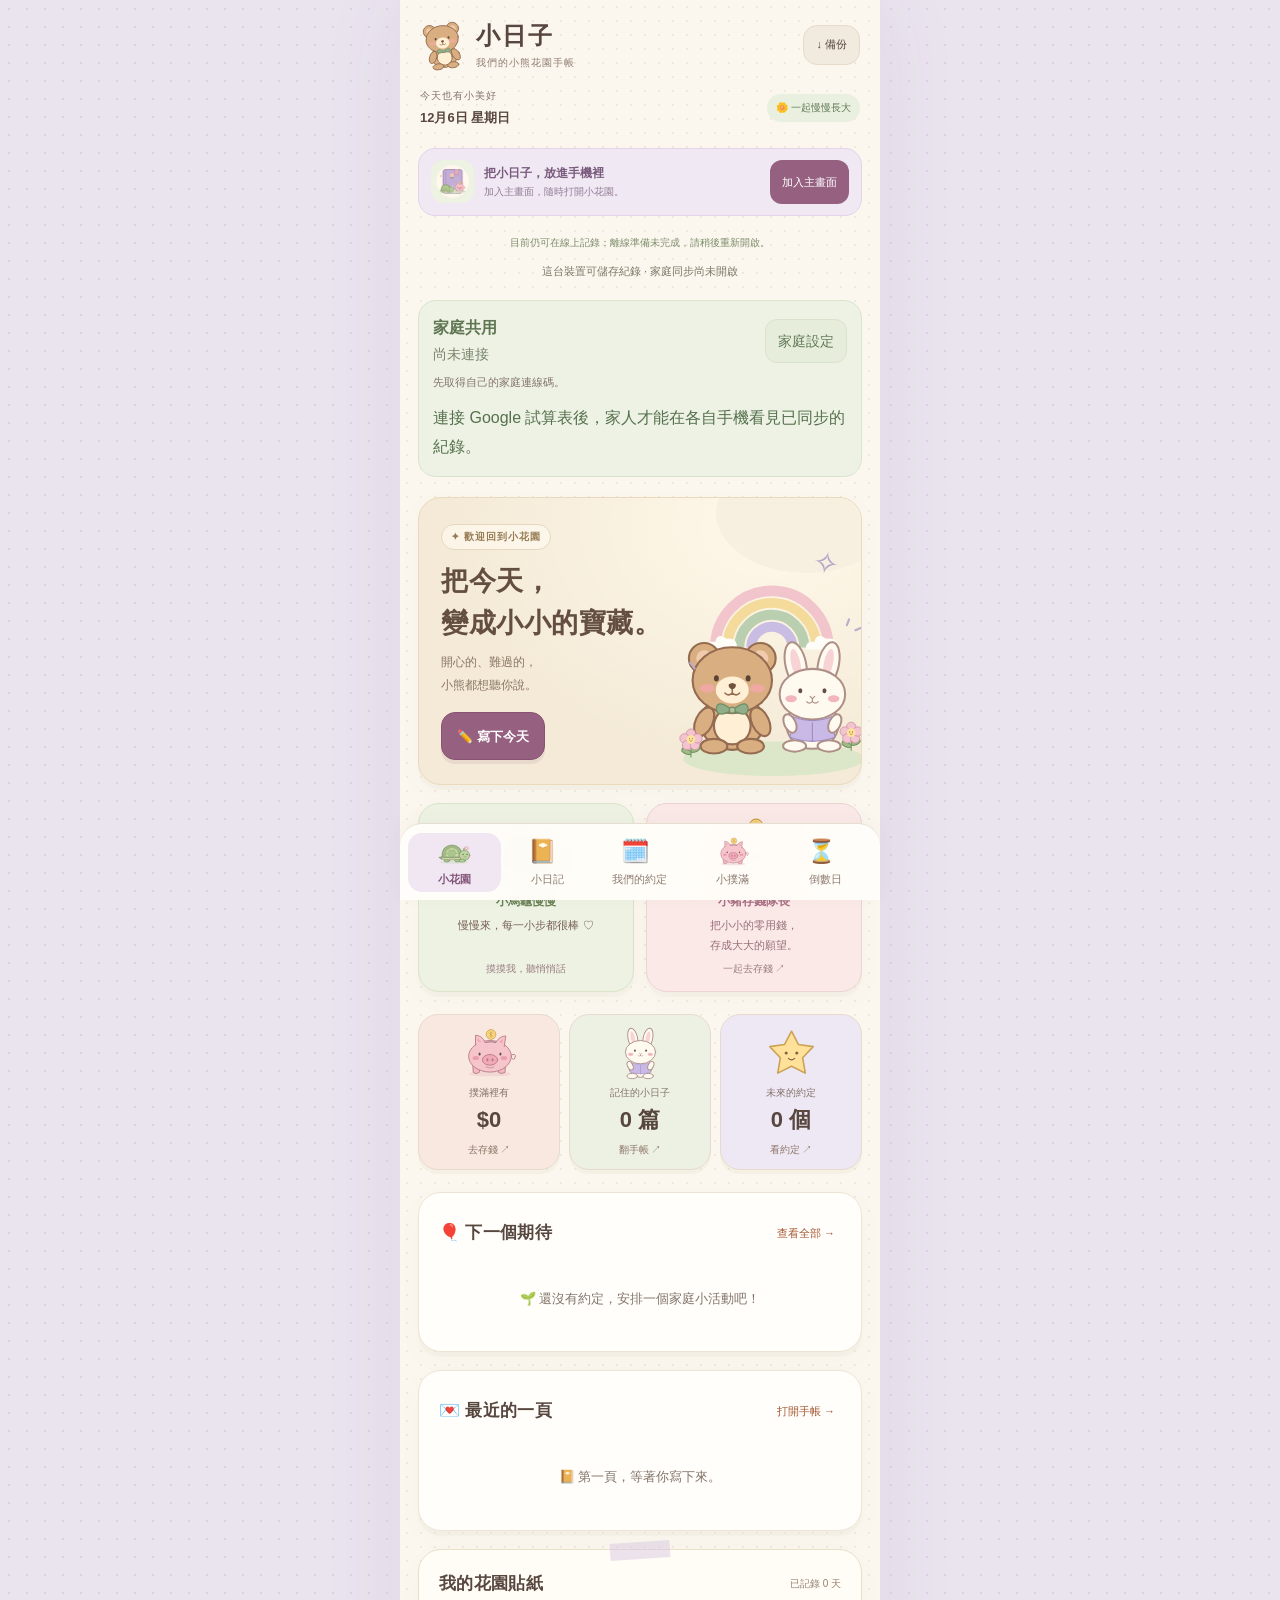
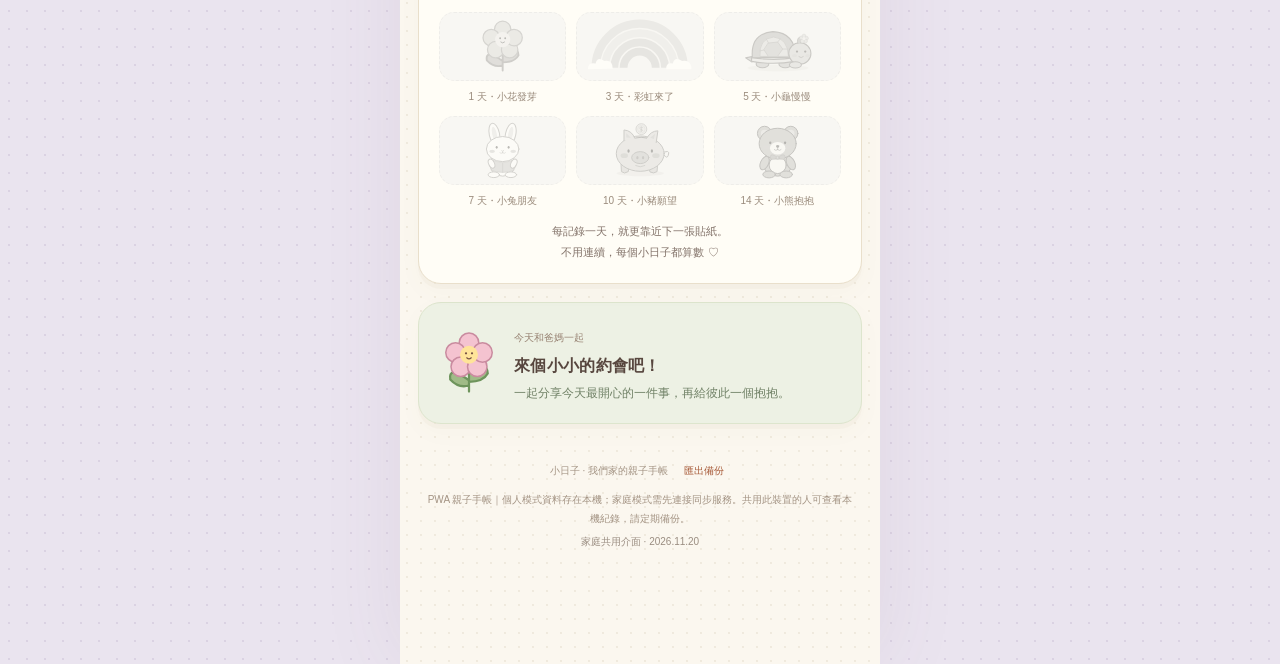
==== commit 536fb808: "Add private family sharing with Google Sheets sync, replies and shared calendar" ====
--- a/index.html
+++ b/index.html
@@ -3,6 +3,7 @@
 <head>
 <meta charset="utf-8"><meta name="viewport" content="width=device-width,initial-scale=1,viewport-fit=cover"><meta name="theme-color" content="#fbf7ef"><meta name="apple-mobile-web-app-capable" content="yes"><meta name="apple-mobile-web-app-title" content="小日子">
 <title>小日子・小熊花園親子手帳</title>
+<link rel="stylesheet" href="./family.css">
 <link rel="manifest" href="./manifest.webmanifest">
 <link rel="icon" type="image/svg+xml" href="./app-icon.svg">
 <link rel="icon" type="image/png" sizes="192x192" href="./icon-192.png">
@@ -51,6 +52,7 @@
 <main class="main"><header class="topbar"><div><div class="eyebrow">今天也有小美好</div><strong id="today"></strong></div><span class="badge">🌼 一起慢慢長大</span></header>
 <div id="pwa-bar" class="pwa-bar"><img src="./icon-192.png" alt="小烏龜和小豬的手帳圖示" width="43" height="43"><div><strong>把小日子，放進手機裡</strong><small>加入主畫面，隨時打開小花園。</small></div><button id="pwa-install" type="button">加入主畫面</button></div><p id="pwa-status" class="pwa-status" role="status" aria-live="polite">🌱 正在準備離線功能，第一次請保持連線。</p>
 <p id="storage-status" class="storage-status" role="status" aria-live="polite">正在檢查這台裝置的儲存功能……</p>
+<aside class="family-card" id="family-card" aria-label="家庭共用設定"><div class="row"><div><strong id="family-name">家庭共用</strong><br><span id="family-person" class="family-person">尚未連接</span></div><button id="family-open" type="button" class="secondary">家庭設定</button></div><div id="family-disconnected"><span class="hint">先取得自己的家庭連線碼。</span></div><p class="family-status" id="family-status" role="status" aria-live="polite">連接 Google 試算表後，家人才能在各自手機看見已同步的紀錄。</p><div id="family-connected" hidden><div class="family-actions"><button id="family-refresh" type="button" hidden>重新整理</button><button id="family-pending-export" type="button" hidden>下載待同步備份</button><button id="family-resolve" type="button" class="danger" hidden>處理同步問題</button></div></div></aside>
 <section id="page-home">
 <div class="card hero"><div class="hero-copy"><div class="hero-tag">✦ 歡迎回到小花園</div><h1 id="welcome-title">把今天，<br>變成小小的寶藏。</h1><p id="welcome-message">開心的、難過的，<br>小熊都想聽你說。</p><button class="primary" data-page="diary" id="welcome-button">✏️ 寫下今天</button></div><svg class="hero-art" viewBox="0 0 270 275" aria-hidden="true"><use href="#rainbow" x="45" y="2" width="185" height="110"/><ellipse cx="140" cy="250" rx="126" ry="24" fill="#dce7c9"/><use href="#bear" x="6" y="76" width="153" height="170"/><use href="#bunny" x="130" y="84" width="128" height="160"/><use href="#flower" x="5" y="202" width="40" height="53"/><use href="#flower" x="228" y="189" width="40" height="60"/><path d="M242 64L245 56M254 71L261 68M30 124L24 116" stroke="#bcabce" stroke-width="3" stroke-linecap="round"/></svg><span class="hero-spark" aria-hidden="true">✧</span></div>
 <div class="animal-friends"><button id="buddy-button" class="buddy turtle-buddy" aria-label="摸摸小烏龜，聽一句悄悄話"><svg aria-hidden="true"><use href="#turtle"/></svg><span><small>小烏龜慢慢</small><span id="buddy-message" aria-live="polite">慢慢來，每一小步都很棒 ♡</span></span><span class="friend-arrow">摸摸我，聽悄悄話</span></button><button class="buddy pig-buddy" data-page="pig" aria-label="跟小豬一起打開撲滿"><svg aria-hidden="true"><use href="#piggy"/></svg><span><small>小豬存錢隊長</small><span class="friend-message">把小小的零用錢，<br>存成大大的願望。</span></span><span class="friend-arrow">一起去存錢 ↗</span></button></div>
@@ -59,13 +61,19 @@
 <div class="card garden-card"><div class="row between"><h2>我的花園貼紙</h2><span class="tiny-label" id="garden-total">慢慢收集小日子</span></div><div class="garden-stickers" id="garden-stickers"></div><p class="hint">每記錄一天，就更靠近下一張貼紙。<br>不用連續，每個小日子都算數 ♡</p></div><div class="card family-task"><svg aria-hidden="true"><use href="#flower"/></svg><div><span class="tiny-label">今天和爸媽一起</span><h2>來個小小的約會吧！</h2><p id="daily-task">一起分享今天最開心的一件事，再給彼此一個抱抱。</p></div></div>
 </section>
 <section id="page-diary" hidden><div class="page-head"><div class="eyebrow">把小故事，收進手帳</div><h1>我的小日記</h1><p class="muted">一句話也很好，這裡裝著你的每一天。</p></div><div class="grid"><div><form id="diary-form" class="card"><h2>✏️ 今天的手帳</h2><label class="field"><span>是哪一天呢？</span><input id="diary-date" type="date" required></label><p class="mood-title">今天的心情，像哪一個？</p><div class="moods" role="group" aria-label="今天的心情"><label><input type="radio" name="mood" value="😊" checked><span aria-label="開心">😊<em>開心</em></span></label><label><input type="radio" name="mood" value="🥰"><span aria-label="幸福">🥰<em>幸福</em></span></label><label><input type="radio" name="mood" value="😐"><span aria-label="平靜">😐<em>普通</em></span></label><label><input type="radio" name="mood" value="😢"><span aria-label="難過">😢<em>難過</em></span></label><label><input type="radio" name="mood" value="😠"><span aria-label="生氣">😠<em>生氣</em></span></label></div><div class="writing-prompts"><span>不知道寫什麼？點一個靈感 ↓</span><div class="row"><button type="button" data-prompt="今天最好玩的一件事是……">🌈 好玩的事</button><button type="button" data-prompt="今天我想謝謝……因為……">🌷 想謝謝誰</button><button type="button" data-prompt="我想跟爸爸媽媽說……">💌 悄悄話</button></div></div><label class="field"><span>今天發生了什麼事？</span><textarea id="diary-text" placeholder="今天我最開心的是……／我想跟爸爸媽媽說……" maxlength="3000" required></textarea></label><label class="field"><span>選一張小貼紙</span><select id="diary-sticker" class="sr-only" aria-label="日記貼紙"><option value="🌷">🌷 小花</option><option value="🌈">🌈 彩虹</option><option value="⭐">⭐ 星星</option><option value="🐱">🐱 小貓</option><option value="🎀">🎀 蝴蝶結</option><option value="🍀">🍀 幸運草</option></select></label><div class="sticker-picker" role="group" aria-label="選一張小貼紙"><button type="button" data-sticker="🌷" class="selected" aria-label="小花貼紙" aria-pressed="true">🌷</button><button type="button" data-sticker="🌈" aria-label="彩虹貼紙" aria-pressed="false">🌈</button><button type="button" data-sticker="⭐" aria-label="星星貼紙" aria-pressed="false">⭐</button><button type="button" data-sticker="🐱" aria-label="小貓貼紙" aria-pressed="false">🐱</button><button type="button" data-sticker="🎀" aria-label="蝴蝶結貼紙" aria-pressed="false">🎀</button><button type="button" data-sticker="🍀" aria-label="幸運草貼紙" aria-pressed="false">🍀</button></div><div class="note-box">👨‍👩‍👧 這篇日記會和爸爸媽媽一起分享。</div><button class="primary full" type="submit">收進我的手帳 🌷</button></form></div><div class="card"><h2>📖 我們的回憶</h2><div id="diary-list"></div></div></div></section>
-<section id="page-calendar" hidden><div class="page-head"><div class="eyebrow">和你一起，就是好日子</div><h1>我們的約定</h1><p class="muted">把一起想做的事，放進日曆裡。</p></div><div class="grid calendar-layout"><div><div class="card"><div class="row between" style="margin-bottom:16px"><button id="prev-month" aria-label="上個月">‹</button><h2 id="month-label" style="margin:0"></h2><button id="next-month" aria-label="下個月">›</button></div><div id="calendar-grid" class="calendar"></div></div><div class="card"><h2>這個月的約定</h2><div id="event-list"></div></div></div><div><form id="event-form" class="card"><h2>＋ 新增一個約定</h2><label class="field"><span>一起做什麼？</span><input id="event-title" maxlength="80" placeholder="例如：全家去動物園" required></label><label class="field"><span>日期</span><input id="event-date" type="date" required></label><label class="field"><span>約定類型</span><select id="event-type"><option value="outing">🌳 出遊與活動</option><option value="exam">📚 考試</option><option value="birthday">🎂 生日</option><option value="other">⭐ 其他</option></select></label><label class="field"><span>備註或準備的小任務</span><textarea id="event-note" placeholder="例如：記得帶水壺／每天複習一課" maxlength="500"></textarea></label><label class="checkbox"><input id="event-count" type="checkbox" checked>也顯示在倒數日</label><button class="primary">存下我們的約定</button></form></div></div></section>
+<section id="page-calendar" hidden><div class="page-head"><div class="eyebrow">和你一起，就是好日子</div><h1>我們的約定</h1><p class="muted">把一起想做的事，放進日曆裡。</p></div><div class="grid calendar-layout"><div><div class="card"><div class="row between" style="margin-bottom:16px"><button id="prev-month" aria-label="上個月">‹</button><h2 id="month-label" style="margin:0"></h2><button id="next-month" aria-label="下個月">›</button></div><div id="calendar-grid" class="calendar"></div></div><div class="card"><h2>這個月的約定</h2><div id="event-list"></div></div></div><div><form id="event-form" class="card"><input type="hidden" id="event-edit-id"><h2>＋ 新增一個約定</h2><label class="field"><span>一起做什麼？</span><input id="event-title" maxlength="80" placeholder="例如：全家去動物園" required></label><label class="field"><span>日期</span><input id="event-date" type="date" required></label><label class="field"><span>約定類型</span><select id="event-type"><option value="outing">🌳 出遊與活動</option><option value="exam">📚 考試</option><option value="birthday">🎂 生日</option><option value="other">⭐ 其他</option></select></label><label class="field"><span>備註或準備的小任務</span><textarea id="event-note" placeholder="例如：記得帶水壺／每天複習一課" maxlength="500"></textarea></label><label class="checkbox"><input id="event-count" type="checkbox" checked>也顯示在倒數日</label><button id="event-submit" type="submit" class="primary">存下我們的約定</button><button id="event-cancel-edit" type="button" class="small" style="margin-top:10px">取消編輯／新增另一個約定</button></form></div></div></section>
 <section id="page-pig" hidden><div class="page-head"><div class="eyebrow">小小的錢，也能長出大願望</div><h1>女兒的小撲滿</h1><p class="muted">每一筆存下來的小錢，都讓願望靠近一點。</p></div><div class="grid"><div><div class="card money-head"><div class="pig"><svg aria-hidden="true"><use href="#piggy"/></svg><span class="pig-name">小豬存錢隊長</span></div><p>我的撲滿現在有</p><div class="balance" id="balance">$0</div><div class="pig-cheer" id="pig-cheer">第一枚硬幣，也能讓願望發芽！</div><div class="row" style="justify-content:center"><span id="month-in"></span><span id="month-out"></span></div><p class="hint">記錄實際放進、拿出撲滿的錢，不會進行真實付款。</p></div><div class="card goal-card"><h2>🎯 我的存錢願望</h2><div id="goal-display"></div><form id="goal-form"><label class="field"><span>想存錢買什麼？</span><input id="goal-name" maxlength="60" placeholder="例如：我喜歡的積木" required></label><label class="field"><span>目標金額（元）</span><input id="goal-amount" type="number" min="1" max="9999999" step="1" required></label><button class="secondary">設定我的願望</button></form></div></div><div><form id="money-form" class="card"><h2>🪙 記下一筆錢</h2><div class="money-actions" role="group" aria-label="選擇存入或花費"><button type="button" data-money="in" class="chosen" aria-pressed="true"><svg viewBox="0 0 60 60" aria-hidden="true"><circle cx="30" cy="30" r="25" fill="#ffdf93" stroke="#c6a05d" stroke-width="3"/><circle cx="30" cy="30" r="18" fill="none" stroke="#e8bc67" stroke-width="2"/><path d="M30 17V43M38 23Q24 15 23 26Q23 32 34 31Q44 39 23 39" fill="none" stroke="#b38a48" stroke-width="3" stroke-linecap="round"/></svg><span>放錢進來</span></button><button type="button" data-money="out" aria-pressed="false">🛍️<span>我花錢了</span></button></div><div class="two"><label class="field sr-only"><span>我要……</span><select id="money-type"><option value="in">＋ 放錢進來</option><option value="out">－ 我花錢了</option></select></label><label class="field"><span>日期</span><input id="money-date" type="date" required></label></div><label class="field"><span>多少錢？（元）</span><input id="money-amount" type="number" min="1" max="9999999" step="1" placeholder="輸入金額" required></label><label class="field"><span id="money-label">錢從哪裡來？</span><input id="money-note" maxlength="80" placeholder="例如：零用錢、紅包、起始存款" required></label><label class="field" id="need-field" hidden><span>這次買的是……</span><select id="money-need"><option>需要的東西</option><option>想要的東西</option></select></label><div id="money-preview" class="note-box" aria-live="polite">填入金額，一起算算看。</div><button class="primary">確認記錄</button></form><div class="card transaction-card"><h2>我的存錢與花費紀錄</h2><p class="hint">第一次使用時，先把實際撲滿的金額記成「起始存款」。輸入錯誤可撤銷後重記。</p><div id="transaction-list"></div></div></div></div></section>
 <section id="page-countdown" hidden><div class="page-head"><div class="eyebrow">每一天，都更靠近一點</div><h1>期待的日子</h1><p class="muted">快樂的事值得期待，考試也可以每天準備一點點。</p></div><button class="primary" data-page="calendar" style="margin-bottom:22px">＋ 到行事曆新增倒數</button><div id="countdown-list"></div></section>
-<footer>小日子 · 我們家的親子手帳　<button class="section-link" id="export-mobile">匯出備份</button><br>PWA 親子手帳｜沒有帳號或跨裝置同步；共用本裝置的人可查看資料。請定期備份，清除瀏覽器資料可能移除紀錄。<span class="release-note">儲存提示版 · 2026.11.20</span></footer>
+<footer>小日子 · 我們家的親子手帳　<button class="section-link" id="export-mobile">匯出備份</button><br>PWA 親子手帳｜個人模式資料存在本機；家庭模式需先連接同步服務。共用此裝置的人可查看本機紀錄，請定期備份。<span class="release-note">家庭共用介面 · 2026.11.20</span></footer>
 </main></div><div id="celebration" class="celebration" aria-hidden="true" hidden></div><div id="toast" class="toast" role="status" hidden></div>
 <dialog id="confirm-dialog"><h2>再確認一下</h2><p id="confirm-text"></p><div class="row" style="margin-top:20px"><button id="confirm-cancel">保留紀錄</button><button id="confirm-ok" class="danger">確認</button></div></dialog>
 <dialog id="pwa-help" class="pwa-help"><h2>🌷 把小日子帶在身邊</h2><p><strong>iPhone／iPad：</strong>用 Safari 開啟網站，點「分享」，再選「加入主畫面」。</p><p><strong>Android：</strong>用 Chrome 開啟網站，在選單選「安裝應用程式」或「加入主畫面」。</p><p class="hint">第一次請連上網路，等畫面顯示「離線功能已準備好」，以後沒網路也能寫日記、記帳。紀錄保存在這台裝置，請定期備份。</p><button id="pwa-help-close" type="button" class="primary">知道了 ♡</button></dialog>
+<dialog id="family-dialog" class="family-dialog"><div class="row between"><h2>🏡 我們的家庭</h2><button id="family-close" type="button" class="small" aria-label="關閉家庭設定">關閉</button></div><p id="family-dialog-status" class="family-dialog-status" role="status" aria-live="polite"></p>
+<form id="family-connect-form"><h3 class="family-connection-heading">連接家庭共用資料</h3><label class="field"><span>Google Apps Script 同步網址</span><input id="family-endpoint" type="url" placeholder="https://script.google.com/macros/s/…/exec" required autocomplete="off"></label><label class="field"><span>你自己的家庭連線碼</span><input id="family-token" type="password" required autocomplete="off" spellcheck="false"></label><p class="hint">家人傳送個人邀請連結後，這兩個欄位會自動填好。驗證成功後才會讀取家庭紀錄。</p><button id="family-connect" class="primary full" type="submit">連接家庭</button></form>
+<div id="family-account" hidden><h3>我的連線</h3><button id="family-own-link" type="button" class="secondary full">複製我的連線到另一台手機</button><p class="hint">這是你本人的登入連結。家人請使用下方各自的邀請連結。</p><div id="family-own-link-output" hidden><label class="field"><span>我自己的連線連結</span><textarea id="family-own-link-value" readonly aria-label="我自己的連線連結"></textarea></label></div><h3>家庭成員</h3><div id="family-members"></div><div class="family-section"><button id="family-import" type="button" class="secondary full">將這台手機的舊紀錄加入家庭</button><p class="hint">會先顯示數量讓你確認；不會自動上傳原本的個人紀錄。</p><button id="family-signout" type="button" class="danger full">在這台裝置離開家庭</button></div></div>
+<div id="family-member-tools" class="family-section" hidden><h3>邀請家人</h3><form id="family-add-member"><label class="field"><span>家人的名字</span><input id="family-new-name" maxlength="30" required placeholder="例如：女兒、爸爸"></label><label class="field"><span>角色</span><select id="family-new-role"><option value="child">孩子</option><option value="parent">家長</option></select></label><button type="submit" class="primary full">建立個人邀請連結</button></form><div id="family-invite-box" hidden><p class="family-privacy">這份連結可進入你的家庭。請私下傳給指定家人；需要時可停用對方的連線碼。</p><label class="field"><span>個人邀請連結</span><textarea id="family-invite-link" readonly aria-label="個人邀請連結"></textarea></label><button id="family-copy-invite" type="button" class="secondary full">複製邀請連結</button></div></div>
+<div id="family-conflict-tools" class="family-section" hidden><h3>保留待同步內容</h3><p>先下載備份，再載入家人目前的雲端版本；之後可參考備份重新輸入需要保留的修改。</p><button id="family-dialog-export" type="button" class="secondary full">下載待同步備份</button><button id="family-cloud-reset" type="button" class="danger full" style="margin-top:10px">改用雲端版本並清除待同步佇列</button></div>
+<details class="family-section"><summary>第一次設定家庭管理者</summary><p class="hint">先在你自己的 Google 試算表設定家庭同步後端，再部署網頁應用程式。管理者連線碼只需保存在 Apps Script 腳本屬性與你自己的手機。</p><button id="family-generate-key" type="button" class="secondary full">產生管理者連線碼</button><div id="family-bootstrap-output" hidden><label class="field"><span>管理者連線碼（請私下保留）</span><textarea id="family-bootstrap-key" readonly aria-label="管理者連線碼"></textarea></label><button id="family-copy-key" type="button" class="secondary full">複製管理者連線碼</button></div><a class="family-setup-link" href="https://docs.google.com/spreadsheets/d/1pWdCgSIRRpiNBjnTh2nMHVt_DaBMahwIg2NoCw5p-vU/edit" target="_blank" rel="noopener noreferrer">開啟家庭 Google 試算表</a></details></dialog>
 <script>
 'use strict';
 const $=s=>document.querySelector(s), $$=s=>[...document.querySelectorAll(s)];
@@ -124,14 +132,14 @@
 const b=balance();$('#balance').textContent=currency(b);$('#home-money').textContent=currency(b);$('#home-diaries').textContent=state.diaries.length+' 篇';$('#home-events').textContent=upcoming().length+' 個';
 const next=upcoming()[0];$('#home-next').innerHTML=next?countdownHTML(next):'<div class="empty">🌱 還沒有約定，安排一個家庭小活動吧！</div>';
 const latest=sortedDiaries()[0];$('#home-diary').innerHTML=latest?`<small>${esc(latest.date)} · ${esc(latest.mood)}</small><p style="white-space:pre-wrap;overflow-wrap:anywhere">${esc(latest.text.slice(0,130))}${latest.text.length>130?'…':''}</p><small>${latest.replies.length?'💌 已收到 '+latest.replies.length+' 則回覆':'等待爸爸媽媽留下暖暖的話'}</small>`:'<div class="empty">📔 第一頁，等著你寫下來。</div>';
-$('#diary-list').innerHTML=sortedDiaries().map(d=>`<article class="entry"><div class="row between"><small>${esc(d.date)}　${esc(d.mood)} ${esc(d.sticker)}</small><button class="small danger" data-delete-diary="${esc(d.id)}">刪除</button></div><p>${esc(d.text)}</p>${d.replies.map(r=>`<div class="reply"><small>💌 ${esc(r.author)}的回覆</small><p>${esc(r.text)}</p></div>`).join('')}<form data-reply="${esc(d.id)}"><div class="row"><select name="author" aria-label="回覆的人" style="width:110px"><option>媽媽</option><option>爸爸</option><option>家人</option></select><small>留下一點鼓勵</small></div><textarea name="text" aria-label="爸媽回覆" placeholder="我想跟你說……" maxlength="1000" required style="min-height:70px;margin:8px 0"></textarea><button class="secondary small">送出回覆</button></form></article>`).join('')||'<div class="empty">還沒有日記，先記下一個小故事吧。</div>';
+$('#diary-list').innerHTML=sortedDiaries().map(d=>`<article class="entry"><div class="row between"><small>${esc(d.date)}　${esc(d.mood)} ${esc(d.sticker)}${d.author?' · '+esc(d.author):''}</small><button class="small danger" data-delete-diary="${esc(d.id)}">刪除</button></div><p>${esc(d.text)}</p>${d.replies.map(r=>`<div class="reply"><small>💌 ${esc(r.author)}的回覆</small><p>${esc(r.text)}</p></div>`).join('')}<form data-reply="${esc(d.id)}"><div class="row"><select name="author" aria-label="回覆的人" style="width:110px"><option>媽媽</option><option>爸爸</option><option>家人</option></select><small>留下一點鼓勵</small></div><textarea name="text" aria-label="爸媽回覆" placeholder="我想跟你說……" maxlength="1000" required style="min-height:70px;margin:8px 0"></textarea><button class="secondary small">送出回覆</button></form></article>`).join('')||'<div class="empty">還沒有日記，先記下一個小故事吧。</div>';
 const ym=localDate().slice(0,7);let totalIn=0,totalOut=0;state.transactions.filter(t=>t.date.startsWith(ym)).forEach(t=>{if(t.type==='in')totalIn+=t.amount;else totalOut+=t.amount;});$('#month-in').textContent='本月存入 '+currency(totalIn);$('#month-out').textContent='本月花費 '+currency(totalOut);
-$('#transaction-list').innerHTML=[...state.transactions].sort((a,b)=>b.date.localeCompare(a.date)||b.created-a.created).map(t=>`<div class="transaction"><span>${t.type==='in'?'🪙':'🛍️'}</span><div class="desc"><strong>${esc(t.note)}</strong><br><small>${esc(t.date)}${t.type==='out'?' · '+esc(t.need):''}</small></div><strong class="${t.type==='in'?'positive':'negative'}">${t.type==='in'?'+':'−'}${currency(t.amount)}</strong><button class="small" data-undo="${esc(t.id)}">撤銷</button></div>`).join('')||'<div class="empty">🐷 小撲滿準備好囉！先記下第一筆存款。</div>';
+$('#transaction-list').innerHTML=[...state.transactions].sort((a,b)=>b.date.localeCompare(a.date)||b.created-a.created).map(t=>`<div class="transaction"><span>${t.type==='in'?'🪙':'🛍️'}</span><div class="desc"><strong>${esc(t.note)}</strong><br><small>${esc(t.date)}${t.type==='out'?' · '+esc(t.need):''}${t.author?' · '+esc(t.author):''}</small></div><strong class="${t.type==='in'?'positive':'negative'}">${t.type==='in'?'+':'−'}${currency(t.amount)}</strong><button class="small" data-undo="${esc(t.id)}">撤銷</button></div>`).join('')||'<div class="empty">🐷 小撲滿準備好囉！先記下第一筆存款。</div>';
 const g=state.goal;$('#goal-display').innerHTML=g?`<h3>${esc(g.name)}</h3><div class="progress" role="progressbar" aria-label="存錢進度" aria-valuemin="0" aria-valuemax="100" aria-valuenow="${Math.min(100,Math.floor(b/g.amount*100))}"><div style="width:${Math.min(100,b/g.amount*100)}%"></div></div><p>${b>=g.amount?'🎉 達成目標了！一起想想怎麼運用這筆錢。':'還差 '+currency(g.amount-b)+'，慢慢存就會更靠近！'}</p><p class="hint">目前 ${currency(b)} ／目標 ${currency(g.amount)} · 以撲滿總餘額計算</p>`:'<p class="muted">為想買的東西，種下一個小願望。</p>';
 if(g){$('#goal-name').value=g.name;$('#goal-amount').value=g.amount;}
 renderCalendar();const all=state.events.filter(e=>e.count).sort((a,b)=>{const ap=days(a.date)<0,bp=days(b.date)<0;return ap-bp||a.date.localeCompare(b.date);});$('#countdown-list').innerHTML=all.map(e=>`<div class="card ${e.type==='exam'?'lavender':'mint'}">${countdownHTML(e)}</div>`).join('')||'<div class="card empty">⏳ 到行事曆加入一個約定，並勾選「也顯示在倒數日」。</div>';moneyPreview();
 }
-function renderCalendar(){const y=month.getFullYear(),m=month.getMonth();$('#month-label').textContent=`${y} 年 ${m+1} 月`;const prefix=`${y}-${String(m+1).padStart(2,'0')}`;let html=['日','一','二','三','四','五','六'].map(w=>`<div class="weekday">${w}</div>`).join('');for(let i=0;i<month.getDay();i++)html+='<div></div>';for(let d=1;d<=new Date(y,m+1,0).getDate();d++){const date=prefix+'-'+String(d).padStart(2,'0');html+=`<div class="day ${date===localDate()?'today':''}"><time datetime="${date}">${d}</time>${state.events.filter(e=>e.date===date).map(e=>`<span class="dot ${esc(e.type)}" title="${esc(e.title)}" aria-label="${esc(e.title)}">${icons[e.type]||'⭐'} ${esc(e.title)}</span>`).join('')}</div>`;}$('#calendar-grid').innerHTML=html;$('#event-list').innerHTML=state.events.filter(e=>e.date.startsWith(prefix)).sort((a,b)=>a.date.localeCompare(b.date)).map(e=>`<div class="entry"><div class="row between"><h3>${icons[e.type]||'⭐'} ${esc(e.title)}</h3><button class="small danger" data-delete-event="${esc(e.id)}">刪除</button></div><small>${esc(e.date)}${e.count?' · 已設定倒數':''}</small>${e.note?`<p>${esc(e.note)}</p>`:''}</div>`).join('')||'<div class="empty">這個月還沒有約定。</div>';}
+function renderCalendar(){const y=month.getFullYear(),m=month.getMonth();$('#month-label').textContent=`${y} 年 ${m+1} 月`;const prefix=`${y}-${String(m+1).padStart(2,'0')}`;let html=['日','一','二','三','四','五','六'].map(w=>`<div class="weekday">${w}</div>`).join('');for(let i=0;i<month.getDay();i++)html+='<div></div>';for(let d=1;d<=new Date(y,m+1,0).getDate();d++){const date=prefix+'-'+String(d).padStart(2,'0');html+=`<div class="day ${date===localDate()?'today':''}"><time datetime="${date}">${d}</time>${state.events.filter(e=>e.date===date).map(e=>`<span class="dot ${esc(e.type)}" title="${esc(e.title)}" aria-label="${esc(e.title)}">${icons[e.type]||'⭐'} ${esc(e.title)}</span>`).join('')}</div>`;}$('#calendar-grid').innerHTML=html;$('#event-list').innerHTML=state.events.filter(e=>e.date.startsWith(prefix)).sort((a,b)=>a.date.localeCompare(b.date)).map(e=>`<div class="entry"><div class="row between"><h3>${icons[e.type]||'⭐'} ${esc(e.title)}</h3><div class="family-title-actions"><button type="button" class="small secondary" data-edit-event="${esc(e.id)}">編輯</button><button type="button" class="small danger" data-delete-event="${esc(e.id)}">刪除</button></div></div><small>${esc(e.date)}${e.count?' · 已設定倒數':''}${e.updatedBy?' · '+esc(e.updatedBy)+' 維護':''}</small>${e.note?`<p>${esc(e.note)}</p>`:''}</div>`).join('')||'<div class="empty">這個月還沒有約定。</div>';}
 $('#prev-month').onclick=()=>{month=new Date(month.getFullYear(),month.getMonth()-1,1);renderCalendar();};$('#next-month').onclick=()=>{month=new Date(month.getFullYear(),month.getMonth()+1,1);renderCalendar();};
 $('#diary-form').onsubmit=e=>{e.preventDefault();const text=$('#diary-text').value.trim();if(!text)return toast('先寫一句話，再收進手帳吧。');if(save(()=>state.diaries.push({id:id(),date:$('#diary-date').value,mood:$('input[name=mood]:checked').value,sticker:$('#diary-sticker').value,text,replies:[],created:Date.now()}))){$('#diary-text').value='';toast('✅ 已儲存在這台裝置！往下就能在「我們的回憶」看到這篇日記。','success');celebrate();}};
 document.addEventListener('submit',e=>{const f=e.target;if(!f.matches('[data-reply]'))return;e.preventDefault();const text=f.elements.text.value.trim();if(!text)return;const d=state.diaries.find(x=>x.id===f.dataset.reply);if(d&&save(()=>d.replies.push({author:f.elements.author.value,text})))toast('暖暖的回覆已送出 💌');});
@@ -169,5 +177,7 @@
 window.addEventListener('focus',()=>{refreshDateLimits();moneyPreview();renderCalendar();});
 document.addEventListener('visibilitychange',()=>{if(document.visibilityState==='visible')refreshDateLimits();});
 </script>
+<script src="./family-core.js" defer></script>
+<script src="./family.js" defer></script>
 <script src="./pwa.js" defer></script>
 </body></html>
--- a/family.css
+++ b/family.css
@@ -0,0 +1 @@
+.family-card{background:#eef2e5;border:1px solid #d9e4cd;border-radius:18px;padding:14px;margin-bottom:20px}.family-card .row{justify-content:space-between}.family-card strong{font-size:16px;color:#5f7653}.family-person{font-size:14px;color:#7a856b}.family-status{font-size:16px;line-height:1.8;margin:10px 0 0;color:#55714c}.family-status[data-kind=error]{color:#994c3f}.family-status[data-kind=pending]{color:#936e34}.family-card button{font-size:14px;min-height:44px;padding:8px 12px}.family-actions{display:flex;gap:6px;flex-wrap:wrap;margin-top:10px}.family-actions button{font-size:14px}.family-dialog{max-height:88dvh;overflow:auto;width:min(440px,94vw);padding:22px}.family-dialog .field>span{font-size:14px}.family-dialog p{font-size:16px}.family-dialog .hint{font-size:14px}.family-dialog input,.family-dialog textarea{font-size:16px}.family-dialog textarea{min-height:85px}.family-dialog-status{font-size:16px;line-height:1.8;background:#f3edde;padding:12px;border-radius:12px;margin:12px 0;overflow-wrap:anywhere}.family-dialog-status:empty{display:none}.family-member{display:flex;gap:8px;align-items:center;justify-content:space-between;padding:9px 0;border-bottom:1px solid var(--line);font-size:16px}.family-member span{overflow-wrap:anywhere}.family-section{border-top:1px solid var(--line);margin-top:20px;padding-top:18px}.family-section h3{margin-bottom:12px}.family-privacy{font-size:16px!important;color:#806d5d;background:#f6eddf;padding:11px;border-radius:12px}.family-dialog summary{font-size:14px;cursor:pointer;padding:12px 0}.family-dialog details .hint{line-height:1.9}.family-title-actions{display:flex;gap:5px}.family-card button[hidden],.family-dialog [hidden]{display:none!important}.family-setup-link{display:block;margin:8px 0;font-size:14px;color:#8b5b79}.family-author{font-size:14px;color:#7d6b83}.family-dialog label.checkbox{font-size:14px}.family-connection-heading{font-size:16px;margin-bottom:14px}.family-dialog .two{gap:0}.family-dialog .danger{font-size:14px}.family-dialog .field select{padding-right:32px}.family-card .small{min-height:44px}
